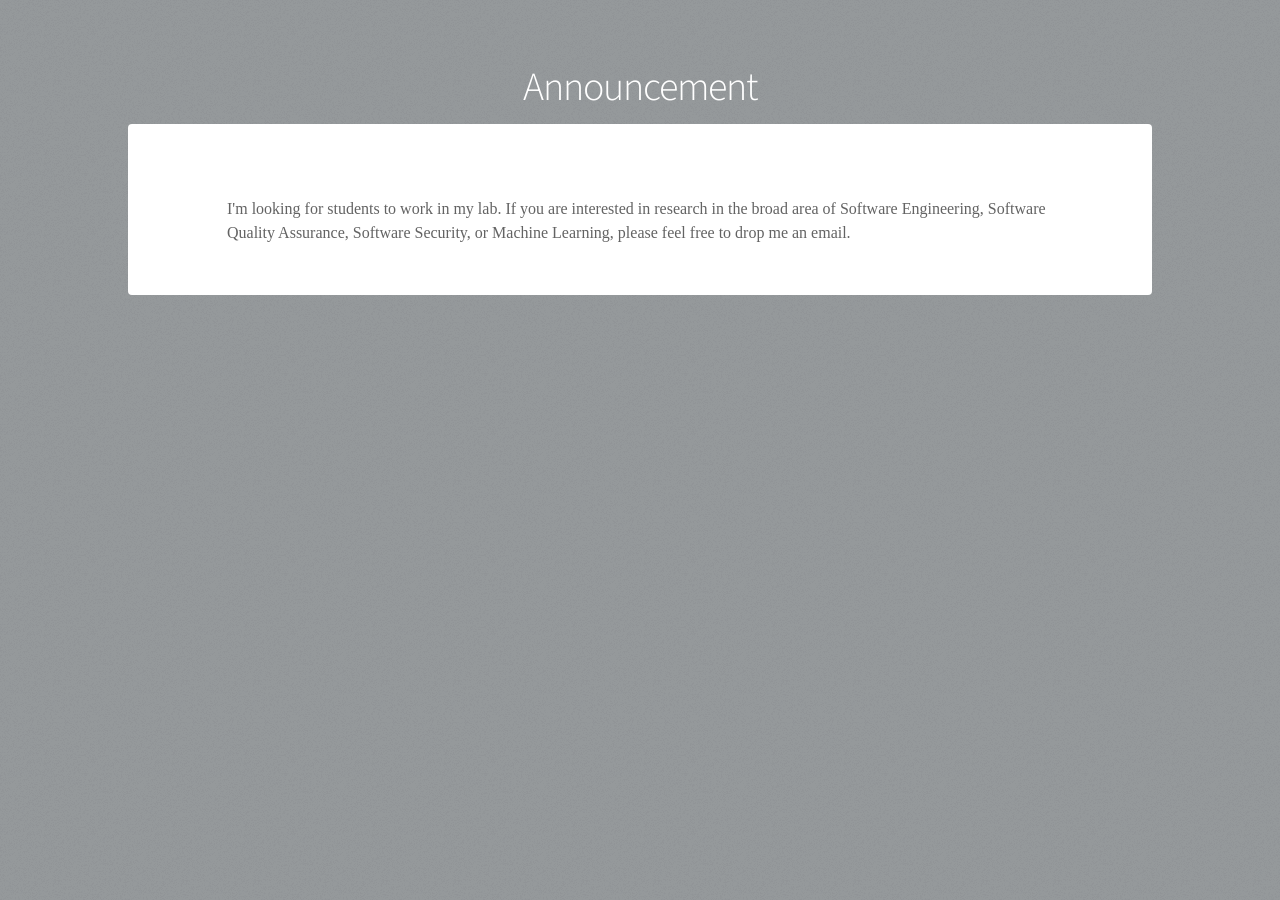
==== announcement.html @ a5c519b6 "Added all files" ====
<!DOCTYPE HTML>
<!--
	Stellar by HTML5 UP
	html5up.net | @ajlkn
	Free for personal and commercial use under the CCA 3.0 license (html5up.net/license)
-->
<html>
	<head>
		<title>Nasir Eisty - Announcement</title>
		<meta charset="utf-8" />
		<meta name="viewport" content="width=device-width, initial-scale=1, user-scalable=no" />
		<link rel="stylesheet" href="assets/css/main.css" />
		<noscript><link rel="stylesheet" href="assets/css/noscript.css" /></noscript>
	</head>
	<body class="is-preload">

		<!-- Wrapper -->
			<div id="wrapper">

				<!-- Header -->
					<header id="header">
						<h1>Announcement</h1>
					</header>

				<!-- Main -->
					<div id="main">

						<!-- Content -->
							<section id="content" class="main">

								<P class="info">I'm looking for students to work in my lab. If you are interested in research in the broad area of Software Engineering, Software Quality Assurance, Software Security, or Machine Learning, please feel free to drop me an email.</p>
							</section>

					</div>

			</div>

		<!-- Scripts -->
			<script src="assets/js/jquery.min.js"></script>
			<script src="assets/js/jquery.scrollex.min.js"></script>
			<script src="assets/js/jquery.scrolly.min.js"></script>
			<script src="assets/js/browser.min.js"></script>
			<script src="assets/js/breakpoints.min.js"></script>
			<script src="assets/js/util.js"></script>
			<script src="assets/js/main.js"></script>

	</body>
</html>
---- assets/css/main.css ----
@import url(fontawesome-all.min.css);
@import 'https://fonts.googleapis.com/css?family=Source+Sans+Pro:300,400';

/*
	Stellar by HTML5 UP
	html5up.net | @ajlkn
	Free for personal and commercial use under the CCA 3.0 license (html5up.net/license)
*/

html, body, div, span, applet, object,
iframe, h1, h2, h3, h4, h5, h6, p, blockquote,
pre, a, abbr, acronym, address, big, cite,
code, del, dfn, em, img, ins, kbd, q, s, samp,
small, strike, strong, sub, sup, tt, var, b,
u, i, center, dl, dt, dd, ol, ul, li, fieldset,
form, label, legend, table, caption, tbody,
tfoot, thead, tr, th, td, article, aside,
canvas, details, embed, figure, figcaption,
footer, header, hgroup, menu, nav, output, ruby,
section, summary, time, mark, audio, video {
	margin: 0;
	padding: 0;
	border: 0;
	font-size: 100%;
	font: inherit;
	vertical-align: baseline;}

article, aside, details, figcaption, figure,
footer, header, hgroup, menu, nav, section {
	display: block;}

body {
	line-height: 1;
}

ol, ul {
	list-style: none;
}

blockquote, q {
	quotes: none;
}

	blockquote:before, blockquote:after, q:before, q:after {
		content: '';
		content: none;
	}

table {
	border-collapse: collapse;
	border-spacing: 0;
}

body {
	-webkit-text-size-adjust: none;
}

mark {
	background-color: transparent;
	color: inherit;
}

input::-moz-focus-inner {
	border: 0;
	padding: 0;
}

input, select, textarea {
	-moz-appearance: none;
	-webkit-appearance: none;
	-ms-appearance: none;
	appearance: none;
}

/* Basic */

	@-ms-viewport {
		width: device-width;
	}

	body {
		-ms-overflow-style: scrollbar;
	}

	@media screen and (max-width: 480px) {

		html, body {
			min-width: 320px;
		}

	}

	html {
		box-sizing: border-box;
	}

	*, *:before, *:after {
		box-sizing: inherit;
	}

	body {
		background-color: #959899;
		background-image: url("images/overlay.png"), -moz-linear-gradient(45deg, #959899 15%, #959899 85%);
		background-image: url("images/overlay.png"), -webkit-linear-gradient(45deg, #959899 15%, #959899 85%);
		background-image: url("images/overlay.png"), -ms-linear-gradient(45deg, #959899 15%, #959899 85%);
		background-image: url("images/overlay.png"), linear-gradient(45deg, #959899 15%, #959899 85%);
	}

		body.is-preload *, body.is-preload *:before, body.is-preload *:after {
			-moz-animation: none !important;
			-webkit-animation: none !important;
			-ms-animation: none !important;
			animation: none !important;
			-moz-transition: none !important;
			-webkit-transition: none !important;
			-ms-transition: none !important;
			transition: none !important;
		}

/* Type */

	body {
		background-color: #1090a7;
		color: rgba(255, 255, 255, 0.65);
	}

	body, input, select, textarea {
		font-family: "Source Sans Pro", Helvetica, sans-serif;
		font-size: 17pt;
		font-weight: 300;
		line-height: 1.65;
	}

		@media screen and (max-width: 1680px) {

			body, input, select, textarea {
				font-size: 14pt;
			}

		}

		@media screen and (max-width: 1280px) {

			body, input, select, textarea {
				font-size: 12pt;
			}

		}

		@media screen and (max-width: 360px) {

			body, input, select, textarea {
				font-size: 11pt;
			}

		}

	a {
		-moz-transition: color 0.2s ease, border-bottom 0.2s ease;
		-webkit-transition: color 0.2s ease, border-bottom 0.2s ease;
		-ms-transition: color 0.2s ease, border-bottom 0.2s ease;
		transition: color 0.2s ease, border-bottom 0.2s ease;
		text-decoration: none;
		border-bottom: dotted 1px;
		color: inherit;
	}

		a:hover {
			border-bottom-color: transparent;
		}

	strong, b {
		font-weight: 400;
	}

	em, i {
		font-style: italic;
	}

	p {
		margin: 0 0 2em 0;
	}

		p.content {
			-moz-columns: 20em 2;
			-webkit-columns: 20em 2;
			-ms-columns: 20em 2;
			columns: 20em 2;
			-moz-column-gap: 2em;
			-webkit-column-gap: 2em;
			-ms-column-gap: 2em;
			column-gap: 2em;
			text-align: justify;
		}

	h1, h2, h3, h4, h5, h6 {
		font-weight: 300;
		line-height: 1.5;
		margin: 0 0 0.7em 0;
		letter-spacing: -0.025em;
	}

		h1 a, h2 a, h3 a, h4 a, h5 a, h6 a {
			color: inherit;
			text-decoration: none;
		}

	h1 {
		font-size: 2.5em;
		line-height: 1.2;
	}

	h2 {
		font-size: 1.5em;
	}

	h3 {
		font-size: 1.25em;
	}

	h4 {
		font-size: 1.1em;
	}

	h5 {
		font-size: 0.9em;
	}

	h6 {
		font-size: 0.7em;
	}

	@media screen and (max-width: 736px) {

		h1 {
			font-size: 2em;
		}

	}

	sub {
		font-size: 0.8em;
		position: relative;
		top: 0.5em;
	}

	sup {
		font-size: 0.8em;
		position: relative;
		top: -0.5em;
	}

	blockquote {
		border-left: solid 4px;
		font-style: italic;
		margin: 0 0 2em 0;
		padding: 0.5em 0 0.5em 2em;
	}

	code {
		border-radius: 8px;
		border: solid 1px;
		font-family: "Courier New", monospace;
		font-size: 0.9em;
		margin: 0 0.25em;
		padding: 0.25em 0.65em;
	}

	pre {
		-webkit-overflow-scrolling: touch;
		font-family: "Courier New", monospace;
		font-size: 0.9em;
		margin: 0 0 2em 0;
	}

		pre code {
			display: block;
			line-height: 1.75;
			padding: 1em 1.5em;
			overflow-x: auto;
		}

	hr {
		border: 0;
		border-bottom: solid 1px;
		margin: 2em 0;
	}

		hr.major {
			margin: 3em 0;
		}

	.align-left {
		text-align: left;
	}

	.align-center {
		text-align: center;
	}

	.align-right {
		text-align: right;
	}

	input, select, textarea {
		color: #ffffff;
	}

	a:hover {
		color: #ffffff;
	}

	strong, b {
		color: #ffffff;
	}

	h1, h2, h3, h4, h5, h6 {
		color: #ffffff;
	}

	blockquote {
		border-left-color: rgba(255, 255, 255, 0.35);
	}

	code {
		background: rgba(255, 255, 255, 0.075);
		border-color: rgba(255, 255, 255, 0.35);
	}

	hr {
		border-bottom-color: rgba(255, 255, 255, 0.35);
	}

/* Row */

	.row {
		display: flex;
		flex-wrap: wrap;
		box-sizing: border-box;
		align-items: stretch;
	}

		.row > * {
			box-sizing: border-box;
		}

		.row.gtr-uniform > * > :last-child {
			margin-bottom: 0;
		}

		.row.aln-left {
			justify-content: flex-start;
		}

		.row.aln-center {
			justify-content: center;
		}

		.row.aln-right {
			justify-content: flex-end;
		}

		.row.aln-top {
			align-items: flex-start;
		}

		.row.aln-middle {
			align-items: center;
		}

		.row.aln-bottom {
			align-items: flex-end;
		}

		.row > .imp {
			order: -1;
		}

		.row > .col-1 {
			width: 8.33333%;
		}

		.row > .off-1 {
			margin-left: 8.33333%;
		}

		.row > .col-2 {
			width: 16.66667%;
		}

		.row > .off-2 {
			margin-left: 16.66667%;
		}

		.row > .col-3 {
			width: 25%;
		}

		.row > .off-3 {
			margin-left: 25%;
		}

		.row > .col-4 {
			width: 33.33333%;
		}

		.row > .off-4 {
			margin-left: 33.33333%;
		}

		.row > .col-5 {
			width: 41.66667%;
		}

		.row > .off-5 {
			margin-left: 41.66667%;
		}

		.row > .col-6 {
			width: 50%;
		}

		.row > .off-6 {
			margin-left: 50%;
		}

		.row > .col-7 {
			width: 58.33333%;
		}

		.row > .off-7 {
			margin-left: 58.33333%;
		}

		.row > .col-8 {
			width: 66.66667%;
		}

		.row > .off-8 {
			margin-left: 66.66667%;
		}

		.row > .col-9 {
			width: 75%;
		}

		.row > .off-9 {
			margin-left: 75%;
		}

		.row > .col-10 {
			width: 83.33333%;
		}

		.row > .off-10 {
			margin-left: 83.33333%;
		}

		.row > .col-11 {
			width: 91.66667%;
		}

		.row > .off-11 {
			margin-left: 91.66667%;
		}

		.row > .col-12 {
			width: 100%;
		}

		.row > .off-12 {
			margin-left: 100%;
		}

		.row.gtr-0 {
			margin-top: 0;
			margin-left: 0em;
		}

			.row.gtr-0 > * {
				padding: 0 0 0 0em;
			}

			.row.gtr-0.gtr-uniform {
				margin-top: 0em;
			}

				.row.gtr-0.gtr-uniform > * {
					padding-top: 0em;
				}

		.row.gtr-25 {
			margin-top: 0;
			margin-left: -0.375em;
		}

			.row.gtr-25 > * {
				padding: 0 0 0 0.375em;
			}

			.row.gtr-25.gtr-uniform {
				margin-top: -0.375em;
			}

				.row.gtr-25.gtr-uniform > * {
					padding-top: 0.375em;
				}

		.row.gtr-50 {
			margin-top: 0;
			margin-left: -0.75em;
		}

			.row.gtr-50 > * {
				padding: 0 0 0 0.75em;
			}

			.row.gtr-50.gtr-uniform {
				margin-top: -0.75em;
			}

				.row.gtr-50.gtr-uniform > * {
					padding-top: 0.75em;
				}

		.row {
			margin-top: 0;
			margin-left: -1.5em;
		}

			.row > * {
				padding: 0 0 0 1.5em;
			}

			.row.gtr-uniform {
				margin-top: -1.5em;
			}

				.row.gtr-uniform > * {
					padding-top: 1.5em;
				}

		.row.gtr-150 {
			margin-top: 0;
			margin-left: -2.25em;
		}

			.row.gtr-150 > * {
				padding: 0 0 0 2.25em;
			}

			.row.gtr-150.gtr-uniform {
				margin-top: -2.25em;
			}

				.row.gtr-150.gtr-uniform > * {
					padding-top: 2.25em;
				}

		.row.gtr-200 {
			margin-top: 0;
			margin-left: -3em;
		}

			.row.gtr-200 > * {
				padding: 0 0 0 3em;
			}

			.row.gtr-200.gtr-uniform {
				margin-top: -3em;
			}

				.row.gtr-200.gtr-uniform > * {
					padding-top: 3em;
				}

		@media screen and (max-width: 1680px) {

			.row {
				display: flex;
				flex-wrap: wrap;
				box-sizing: border-box;
				align-items: stretch;
			}

				.row > * {
					box-sizing: border-box;
				}

				.row.gtr-uniform > * > :last-child {
					margin-bottom: 0;
				}

				.row.aln-left {
					justify-content: flex-start;
				}

				.row.aln-center {
					justify-content: center;
				}

				.row.aln-right {
					justify-content: flex-end;
				}

				.row.aln-top {
					align-items: flex-start;
				}

				.row.aln-middle {
					align-items: center;
				}

				.row.aln-bottom {
					align-items: flex-end;
				}

				.row > .imp-xlarge {
					order: -1;
				}

				.row > .col-1-xlarge {
					width: 8.33333%;
				}

				.row > .off-1-xlarge {
					margin-left: 8.33333%;
				}

				.row > .col-2-xlarge {
					width: 16.66667%;
				}

				.row > .off-2-xlarge {
					margin-left: 16.66667%;
				}

				.row > .col-3-xlarge {
					width: 25%;
				}

				.row > .off-3-xlarge {
					margin-left: 25%;
				}

				.row > .col-4-xlarge {
					width: 33.33333%;
				}

				.row > .off-4-xlarge {
					margin-left: 33.33333%;
				}

				.row > .col-5-xlarge {
					width: 41.66667%;
				}

				.row > .off-5-xlarge {
					margin-left: 41.66667%;
				}

				.row > .col-6-xlarge {
					width: 50%;
				}

				.row > .off-6-xlarge {
					margin-left: 50%;
				}

				.row > .col-7-xlarge {
					width: 58.33333%;
				}

				.row > .off-7-xlarge {
					margin-left: 58.33333%;
				}

				.row > .col-8-xlarge {
					width: 66.66667%;
				}

				.row > .off-8-xlarge {
					margin-left: 66.66667%;
				}

				.row > .col-9-xlarge {
					width: 75%;
				}

				.row > .off-9-xlarge {
					margin-left: 75%;
				}

				.row > .col-10-xlarge {
					width: 83.33333%;
				}

				.row > .off-10-xlarge {
					margin-left: 83.33333%;
				}

				.row > .col-11-xlarge {
					width: 91.66667%;
				}

				.row > .off-11-xlarge {
					margin-left: 91.66667%;
				}

				.row > .col-12-xlarge {
					width: 100%;
				}

				.row > .off-12-xlarge {
					margin-left: 100%;
				}

				.row.gtr-0 {
					margin-top: 0;
					margin-left: 0em;
				}

					.row.gtr-0 > * {
						padding: 0 0 0 0em;
					}

					.row.gtr-0.gtr-uniform {
						margin-top: 0em;
					}

						.row.gtr-0.gtr-uniform > * {
							padding-top: 0em;
						}

				.row.gtr-25 {
					margin-top: 0;
					margin-left: -0.375em;
				}

					.row.gtr-25 > * {
						padding: 0 0 0 0.375em;
					}

					.row.gtr-25.gtr-uniform {
						margin-top: -0.375em;
					}

						.row.gtr-25.gtr-uniform > * {
							padding-top: 0.375em;
						}

				.row.gtr-50 {
					margin-top: 0;
					margin-left: -0.75em;
				}

					.row.gtr-50 > * {
						padding: 0 0 0 0.75em;
					}

					.row.gtr-50.gtr-uniform {
						margin-top: -0.75em;
					}

						.row.gtr-50.gtr-uniform > * {
							padding-top: 0.75em;
						}

				.row {
					margin-top: 0;
					margin-left: -1.5em;
				}

					.row > * {
						padding: 0 0 0 1.5em;
					}

					.row.gtr-uniform {
						margin-top: -1.5em;
					}

						.row.gtr-uniform > * {
							padding-top: 1.5em;
						}

				.row.gtr-150 {
					margin-top: 0;
					margin-left: -2.25em;
				}

					.row.gtr-150 > * {
						padding: 0 0 0 2.25em;
					}

					.row.gtr-150.gtr-uniform {
						margin-top: -2.25em;
					}

						.row.gtr-150.gtr-uniform > * {
							padding-top: 2.25em;
						}

				.row.gtr-200 {
					margin-top: 0;
					margin-left: -3em;
				}

					.row.gtr-200 > * {
						padding: 0 0 0 3em;
					}

					.row.gtr-200.gtr-uniform {
						margin-top: -3em;
					}

						.row.gtr-200.gtr-uniform > * {
							padding-top: 3em;
						}

		}

		@media screen and (max-width: 1280px) {

			.row {
				display: flex;
				flex-wrap: wrap;
				box-sizing: border-box;
				align-items: stretch;
			}

				.row > * {
					box-sizing: border-box;
				}

				.row.gtr-uniform > * > :last-child {
					margin-bottom: 0;
				}

				.row.aln-left {
					justify-content: flex-start;
				}

				.row.aln-center {
					justify-content: center;
				}

				.row.aln-right {
					justify-content: flex-end;
				}

				.row.aln-top {
					align-items: flex-start;
				}

				.row.aln-middle {
					align-items: center;
				}

				.row.aln-bottom {
					align-items: flex-end;
				}

				.row > .imp-large {
					order: -1;
				}

				.row > .col-1-large {
					width: 8.33333%;
				}

				.row > .off-1-large {
					margin-left: 8.33333%;
				}

				.row > .col-2-large {
					width: 16.66667%;
				}

				.row > .off-2-large {
					margin-left: 16.66667%;
				}

				.row > .col-3-large {
					width: 25%;
				}

				.row > .off-3-large {
					margin-left: 25%;
				}

				.row > .col-4-large {
					width: 33.33333%;
				}

				.row > .off-4-large {
					margin-left: 33.33333%;
				}

				.row > .col-5-large {
					width: 41.66667%;
				}

				.row > .off-5-large {
					margin-left: 41.66667%;
				}

				.row > .col-6-large {
					width: 50%;
				}

				.row > .off-6-large {
					margin-left: 50%;
				}

				.row > .col-7-large {
					width: 58.33333%;
				}

				.row > .off-7-large {
					margin-left: 58.33333%;
				}

				.row > .col-8-large {
					width: 66.66667%;
				}

				.row > .off-8-large {
					margin-left: 66.66667%;
				}

				.row > .col-9-large {
					width: 75%;
				}

				.row > .off-9-large {
					margin-left: 75%;
				}

				.row > .col-10-large {
					width: 83.33333%;
				}

				.row > .off-10-large {
					margin-left: 83.33333%;
				}

				.row > .col-11-large {
					width: 91.66667%;
				}

				.row > .off-11-large {
					margin-left: 91.66667%;
				}

				.row > .col-12-large {
					width: 100%;
				}

				.row > .off-12-large {
					margin-left: 100%;
				}

				.row.gtr-0 {
					margin-top: 0;
					margin-left: 0em;
				}

					.row.gtr-0 > * {
						padding: 0 0 0 0em;
					}

					.row.gtr-0.gtr-uniform {
						margin-top: 0em;
					}

						.row.gtr-0.gtr-uniform > * {
							padding-top: 0em;
						}

				.row.gtr-25 {
					margin-top: 0;
					margin-left: -0.375em;
				}

					.row.gtr-25 > * {
						padding: 0 0 0 0.375em;
					}

					.row.gtr-25.gtr-uniform {
						margin-top: -0.375em;
					}

						.row.gtr-25.gtr-uniform > * {
							padding-top: 0.375em;
						}

				.row.gtr-50 {
					margin-top: 0;
					margin-left: -0.75em;
				}

					.row.gtr-50 > * {
						padding: 0 0 0 0.75em;
					}

					.row.gtr-50.gtr-uniform {
						margin-top: -0.75em;
					}

						.row.gtr-50.gtr-uniform > * {
							padding-top: 0.75em;
						}

				.row {
					margin-top: 0;
					margin-left: -1.5em;
				}

					.row > * {
						padding: 0 0 0 1.5em;
					}

					.row.gtr-uniform {
						margin-top: -1.5em;
					}

						.row.gtr-uniform > * {
							padding-top: 1.5em;
						}

				.row.gtr-150 {
					margin-top: 0;
					margin-left: -2.25em;
				}

					.row.gtr-150 > * {
						padding: 0 0 0 2.25em;
					}

					.row.gtr-150.gtr-uniform {
						margin-top: -2.25em;
					}

						.row.gtr-150.gtr-uniform > * {
							padding-top: 2.25em;
						}

				.row.gtr-200 {
					margin-top: 0;
					margin-left: -3em;
				}

					.row.gtr-200 > * {
						padding: 0 0 0 3em;
					}

					.row.gtr-200.gtr-uniform {
						margin-top: -3em;
					}

						.row.gtr-200.gtr-uniform > * {
							padding-top: 3em;
						}

		}

		@media screen and (max-width: 980px) {

			.row {
				display: flex;
				flex-wrap: wrap;
				box-sizing: border-box;
				align-items: stretch;
			}

				.row > * {
					box-sizing: border-box;
				}

				.row.gtr-uniform > * > :last-child {
					margin-bottom: 0;
				}

				.row.aln-left {
					justify-content: flex-start;
				}

				.row.aln-center {
					justify-content: center;
				}

				.row.aln-right {
					justify-content: flex-end;
				}

				.row.aln-top {
					align-items: flex-start;
				}

				.row.aln-middle {
					align-items: center;
				}

				.row.aln-bottom {
					align-items: flex-end;
				}

				.row > .imp-medium {
					order: -1;
				}

				.row > .col-1-medium {
					width: 8.33333%;
				}

				.row > .off-1-medium {
					margin-left: 8.33333%;
				}

				.row > .col-2-medium {
					width: 16.66667%;
				}

				.row > .off-2-medium {
					margin-left: 16.66667%;
				}

				.row > .col-3-medium {
					width: 25%;
				}

				.row > .off-3-medium {
					margin-left: 25%;
				}

				.row > .col-4-medium {
					width: 33.33333%;
				}

				.row > .off-4-medium {
					margin-left: 33.33333%;
				}

				.row > .col-5-medium {
					width: 41.66667%;
				}

				.row > .off-5-medium {
					margin-left: 41.66667%;
				}

				.row > .col-6-medium {
					width: 50%;
				}

				.row > .off-6-medium {
					margin-left: 50%;
				}

				.row > .col-7-medium {
					width: 58.33333%;
				}

				.row > .off-7-medium {
					margin-left: 58.33333%;
				}

				.row > .col-8-medium {
					width: 66.66667%;
				}

				.row > .off-8-medium {
					margin-left: 66.66667%;
				}

				.row > .col-9-medium {
					width: 75%;
				}

				.row > .off-9-medium {
					margin-left: 75%;
				}

				.row > .col-10-medium {
					width: 83.33333%;
				}

				.row > .off-10-medium {
					margin-left: 83.33333%;
				}

				.row > .col-11-medium {
					width: 91.66667%;
				}

				.row > .off-11-medium {
					margin-left: 91.66667%;
				}

				.row > .col-12-medium {
					width: 100%;
				}

				.row > .off-12-medium {
					margin-left: 100%;
				}

				.row.gtr-0 {
					margin-top: 0;
					margin-left: 0em;
				}

					.row.gtr-0 > * {
						padding: 0 0 0 0em;
					}

					.row.gtr-0.gtr-uniform {
						margin-top: 0em;
					}

						.row.gtr-0.gtr-uniform > * {
							padding-top: 0em;
						}

				.row.gtr-25 {
					margin-top: 0;
					margin-left: -0.375em;
				}

					.row.gtr-25 > * {
						padding: 0 0 0 0.375em;
					}

					.row.gtr-25.gtr-uniform {
						margin-top: -0.375em;
					}

						.row.gtr-25.gtr-uniform > * {
							padding-top: 0.375em;
						}

				.row.gtr-50 {
					margin-top: 0;
					margin-left: -0.75em;
				}

					.row.gtr-50 > * {
						padding: 0 0 0 0.75em;
					}

					.row.gtr-50.gtr-uniform {
						margin-top: -0.75em;
					}

						.row.gtr-50.gtr-uniform > * {
							padding-top: 0.75em;
						}

				.row {
					margin-top: 0;
					margin-left: -1.5em;
				}

					.row > * {
						padding: 0 0 0 1.5em;
					}

					.row.gtr-uniform {
						margin-top: -1.5em;
					}

						.row.gtr-uniform > * {
							padding-top: 1.5em;
						}

				.row.gtr-150 {
					margin-top: 0;
					margin-left: -2.25em;
				}

					.row.gtr-150 > * {
						padding: 0 0 0 2.25em;
					}

					.row.gtr-150.gtr-uniform {
						margin-top: -2.25em;
					}

						.row.gtr-150.gtr-uniform > * {
							padding-top: 2.25em;
						}

				.row.gtr-200 {
					margin-top: 0;
					margin-left: -3em;
				}

					.row.gtr-200 > * {
						padding: 0 0 0 3em;
					}

					.row.gtr-200.gtr-uniform {
						margin-top: -3em;
					}

						.row.gtr-200.gtr-uniform > * {
							padding-top: 3em;
						}

		}

		@media screen and (max-width: 736px) {

			.row {
				display: flex;
				flex-wrap: wrap;
				box-sizing: border-box;
				align-items: stretch;
			}

				.row > * {
					box-sizing: border-box;
				}

				.row.gtr-uniform > * > :last-child {
					margin-bottom: 0;
				}

				.row.aln-left {
					justify-content: flex-start;
				}

				.row.aln-center {
					justify-content: center;
				}

				.row.aln-right {
					justify-content: flex-end;
				}

				.row.aln-top {
					align-items: flex-start;
				}

				.row.aln-middle {
					align-items: center;
				}

				.row.aln-bottom {
					align-items: flex-end;
				}

				.row > .imp-small {
					order: -1;
				}

				.row > .col-1-small {
					width: 8.33333%;
				}

				.row > .off-1-small {
					margin-left: 8.33333%;
				}

				.row > .col-2-small {
					width: 16.66667%;
				}

				.row > .off-2-small {
					margin-left: 16.66667%;
				}

				.row > .col-3-small {
					width: 25%;
				}

				.row > .off-3-small {
					margin-left: 25%;
				}

				.row > .col-4-small {
					width: 33.33333%;
				}

				.row > .off-4-small {
					margin-left: 33.33333%;
				}

				.row > .col-5-small {
					width: 41.66667%;
				}

				.row > .off-5-small {
					margin-left: 41.66667%;
				}

				.row > .col-6-small {
					width: 50%;
				}

				.row > .off-6-small {
					margin-left: 50%;
				}

				.row > .col-7-small {
					width: 58.33333%;
				}

				.row > .off-7-small {
					margin-left: 58.33333%;
				}

				.row > .col-8-small {
					width: 66.66667%;
				}

				.row > .off-8-small {
					margin-left: 66.66667%;
				}

				.row > .col-9-small {
					width: 75%;
				}

				.row > .off-9-small {
					margin-left: 75%;
				}

				.row > .col-10-small {
					width: 83.33333%;
				}

				.row > .off-10-small {
					margin-left: 83.33333%;
				}

				.row > .col-11-small {
					width: 91.66667%;
				}

				.row > .off-11-small {
					margin-left: 91.66667%;
				}

				.row > .col-12-small {
					width: 100%;
				}

				.row > .off-12-small {
					margin-left: 100%;
				}

				.row.gtr-0 {
					margin-top: 0;
					margin-left: 0em;
				}

					.row.gtr-0 > * {
						padding: 0 0 0 0em;
					}

					.row.gtr-0.gtr-uniform {
						margin-top: 0em;
					}

						.row.gtr-0.gtr-uniform > * {
							padding-top: 0em;
						}

				.row.gtr-25 {
					margin-top: 0;
					margin-left: -0.25em;
				}

					.row.gtr-25 > * {
						padding: 0 0 0 0.25em;
					}

					.row.gtr-25.gtr-uniform {
						margin-top: -0.25em;
					}

						.row.gtr-25.gtr-uniform > * {
							padding-top: 0.25em;
						}

				.row.gtr-50 {
					margin-top: 0;
					margin-left: -0.5em;
				}

					.row.gtr-50 > * {
						padding: 0 0 0 0.5em;
					}

					.row.gtr-50.gtr-uniform {
						margin-top: -0.5em;
					}

						.row.gtr-50.gtr-uniform > * {
							padding-top: 0.5em;
						}

				.row {
					margin-top: 0;
					margin-left: -1em;
				}

					.row > * {
						padding: 0 0 0 1em;
					}

					.row.gtr-uniform {
						margin-top: -1em;
					}

						.row.gtr-uniform > * {
							padding-top: 1em;
						}

				.row.gtr-150 {
					margin-top: 0;
					margin-left: -1.5em;
				}

					.row.gtr-150 > * {
						padding: 0 0 0 1.5em;
					}

					.row.gtr-150.gtr-uniform {
						margin-top: -1.5em;
					}

						.row.gtr-150.gtr-uniform > * {
							padding-top: 1.5em;
						}

				.row.gtr-200 {
					margin-top: 0;
					margin-left: -2em;
				}

					.row.gtr-200 > * {
						padding: 0 0 0 2em;
					}

					.row.gtr-200.gtr-uniform {
						margin-top: -2em;
					}

						.row.gtr-200.gtr-uniform > * {
							padding-top: 2em;
						}

		}

		@media screen and (max-width: 480px) {

			.row {
				display: flex;
				flex-wrap: wrap;
				box-sizing: border-box;
				align-items: stretch;
			}

				.row > * {
					box-sizing: border-box;
				}

				.row.gtr-uniform > * > :last-child {
					margin-bottom: 0;
				}

				.row.aln-left {
					justify-content: flex-start;
				}

				.row.aln-center {
					justify-content: center;
				}

				.row.aln-right {
					justify-content: flex-end;
				}

				.row.aln-top {
					align-items: flex-start;
				}

				.row.aln-middle {
					align-items: center;
				}

				.row.aln-bottom {
					align-items: flex-end;
				}

				.row > .imp-xsmall {
					order: -1;
				}

				.row > .col-1-xsmall {
					width: 8.33333%;
				}

				.row > .off-1-xsmall {
					margin-left: 8.33333%;
				}

				.row > .col-2-xsmall {
					width: 16.66667%;
				}

				.row > .off-2-xsmall {
					margin-left: 16.66667%;
				}

				.row > .col-3-xsmall {
					width: 25%;
				}

				.row > .off-3-xsmall {
					margin-left: 25%;
				}

				.row > .col-4-xsmall {
					width: 33.33333%;
				}

				.row > .off-4-xsmall {
					margin-left: 33.33333%;
				}

				.row > .col-5-xsmall {
					width: 41.66667%;
				}

				.row > .off-5-xsmall {
					margin-left: 41.66667%;
				}

				.row > .col-6-xsmall {
					width: 50%;
				}

				.row > .off-6-xsmall {
					margin-left: 50%;
				}

				.row > .col-7-xsmall {
					width: 58.33333%;
				}

				.row > .off-7-xsmall {
					margin-left: 58.33333%;
				}

				.row > .col-8-xsmall {
					width: 66.66667%;
				}

				.row > .off-8-xsmall {
					margin-left: 66.66667%;
				}

				.row > .col-9-xsmall {
					width: 75%;
				}

				.row > .off-9-xsmall {
					margin-left: 75%;
				}

				.row > .col-10-xsmall {
					width: 83.33333%;
				}

				.row > .off-10-xsmall {
					margin-left: 83.33333%;
				}

				.row > .col-11-xsmall {
					width: 91.66667%;
				}

				.row > .off-11-xsmall {
					margin-left: 91.66667%;
				}

				.row > .col-12-xsmall {
					width: 100%;
				}

				.row > .off-12-xsmall {
					margin-left: 100%;
				}

				.row.gtr-0 {
					margin-top: 0;
					margin-left: 0em;
				}

					.row.gtr-0 > * {
						padding: 0 0 0 0em;
					}

					.row.gtr-0.gtr-uniform {
						margin-top: 0em;
					}

						.row.gtr-0.gtr-uniform > * {
							padding-top: 0em;
						}

				.row.gtr-25 {
					margin-top: 0;
					margin-left: -0.3125em;
				}

					.row.gtr-25 > * {
						padding: 0 0 0 0.3125em;
					}

					.row.gtr-25.gtr-uniform {
						margin-top: -0.3125em;
					}

						.row.gtr-25.gtr-uniform > * {
							padding-top: 0.3125em;
						}

				.row.gtr-50 {
					margin-top: 0;
					margin-left: -0.625em;
				}

					.row.gtr-50 > * {
						padding: 0 0 0 0.625em;
					}

					.row.gtr-50.gtr-uniform {
						margin-top: -0.625em;
					}

						.row.gtr-50.gtr-uniform > * {
							padding-top: 0.625em;
						}

				.row {
					margin-top: 0;
					margin-left: -1.25em;
				}

					.row > * {
						padding: 0 0 0 1.25em;
					}

					.row.gtr-uniform {
						margin-top: -1.25em;
					}

						.row.gtr-uniform > * {
							padding-top: 1.25em;
						}

				.row.gtr-150 {
					margin-top: 0;
					margin-left: -1.875em;
				}

					.row.gtr-150 > * {
						padding: 0 0 0 1.875em;
					}

					.row.gtr-150.gtr-uniform {
						margin-top: -1.875em;
					}

						.row.gtr-150.gtr-uniform > * {
							padding-top: 1.875em;
						}

				.row.gtr-200 {
					margin-top: 0;
					margin-left: -2.5em;
				}

					.row.gtr-200 > * {
						padding: 0 0 0 2.5em;
					}

					.row.gtr-200.gtr-uniform {
						margin-top: -2.5em;
					}

						.row.gtr-200.gtr-uniform > * {
							padding-top: 2.5em;
						}

		}

/* Box */

	.box {
		border-radius: 8px;
		border: solid;
		margin-bottom: 2em;
		padding: 1.5em;
	}

		.box > :last-child,
		.box > :last-child > :last-child,
		.box > :last-child > :last-child > :last-child {
			margin-bottom: 0;
		}

		.box.alt {
			border: 0;
			border-radius: 0;
			padding: 0;
		}

	.box {
		border-color: rgba(255, 255, 255, 0.35);
	}

/* Button */

	input[type="submit"],
	input[type="reset"],
	input[type="button"],
	button,
	.button {
		-moz-appearance: none;
		-webkit-appearance: none;
		-ms-appearance: none;
		appearance: none;
		-moz-transition: background-color 0.2s ease-in-out, color 0.2s ease-in-out;
		-webkit-transition: background-color 0.2s ease-in-out, color 0.2s ease-in-out;
		-ms-transition: background-color 0.2s ease-in-out, color 0.2s ease-in-out;
		transition: background-color 0.2s ease-in-out, color 0.2s ease-in-out;
		border-radius: 8px;
		border: 0;
		cursor: pointer;
		display: inline-block;
		font-weight: 300;
		height: 2.75em;
		line-height: 2.75em;
		min-width: 9.25em;
		padding: 0 1.5em;
		text-align: center;
		text-decoration: none;
		white-space: nowrap;
	}

		input[type="submit"].icon,
		input[type="reset"].icon,
		input[type="button"].icon,
		button.icon,
		.button.icon {
			padding-left: 1.35em;
		}

			input[type="submit"].icon:before,
			input[type="reset"].icon:before,
			input[type="button"].icon:before,
			button.icon:before,
			.button.icon:before {
				margin-right: 0.5em;
			}

		input[type="submit"].fit,
		input[type="reset"].fit,
		input[type="button"].fit,
		button.fit,
		.button.fit {
			width: 100%;
		}

		input[type="submit"].small,
		input[type="reset"].small,
		input[type="button"].small,
		button.small,
		.button.small {
			font-size: 0.8em;
		}

		input[type="submit"].large,
		input[type="reset"].large,
		input[type="button"].large,
		button.large,
		.button.large {
			font-size: 1.35em;
		}

		input[type="submit"].disabled, input[type="submit"]:disabled,
		input[type="reset"].disabled,
		input[type="reset"]:disabled,
		input[type="button"].disabled,
		input[type="button"]:disabled,
		button.disabled,
		button:disabled,
		.button.disabled,
		.button:disabled {
			pointer-events: none;
			opacity: 0.25;
		}

		@media screen and (max-width: 736px) {

			input[type="submit"],
			input[type="reset"],
			input[type="button"],
			button,
			.button {
				min-width: 0;
			}

		}

	input[type="submit"],
	input[type="reset"],
	input[type="button"],
	button,
	.button {
		background-color: transparent;
		box-shadow: inset 0 0 0 1px rgba(255, 255, 255, 0.35);
		color: #ffffff !important;
	}

		input[type="submit"]:hover,
		input[type="reset"]:hover,
		input[type="button"]:hover,
		button:hover,
		.button:hover {
			background-color: rgba(255, 255, 255, 0.075);
		}

		input[type="submit"]:active,
		input[type="reset"]:active,
		input[type="button"]:active,
		button:active,
		.button:active {
			background-color: rgba(255, 255, 255, 0.2);
		}

		input[type="submit"].icon:before,
		input[type="reset"].icon:before,
		input[type="button"].icon:before,
		button.icon:before,
		.button.icon:before {
			color: rgba(255, 255, 255, 0.5);
		}

		input[type="submit"].primary,
		input[type="reset"].primary,
		input[type="button"].primary,
		button.primary,
		.button.primary {
			background-color: #8cc9f0;
			color: #ffffff !important;
			box-shadow: none;
		}

			input[type="submit"].primary:hover,
			input[type="reset"].primary:hover,
			input[type="button"].primary:hover,
			button.primary:hover,
			.button.primary:hover {
				background-color: #9acff2;
			}

			input[type="submit"].primary:active,
			input[type="reset"].primary:active,
			input[type="button"].primary:active,
			button.primary:active,
			.button.primary:active {
				background-color: #7ec3ee;
			}

			input[type="submit"].primary.icon:before,
			input[type="reset"].primary.icon:before,
			input[type="button"].primary.icon:before,
			button.primary.icon:before,
			.button.primary.icon:before {
				color: #ffffff !important;
			}

/* Form */

	form {
		margin: 0 0 2em 0;
	}

	label {
		display: block;
		font-size: 0.9em;
		font-weight: 400;
		margin: 0 0 1em 0;
	}

	input[type="text"],
	input[type="password"],
	input[type="email"],
	select,
	textarea {
		-moz-appearance: none;
		-webkit-appearance: none;
		-ms-appearance: none;
		appearance: none;
		border-radius: 8px;
		border: solid 1px;
		color: inherit;
		display: block;
		outline: 0;
		padding: 0 1em;
		text-decoration: none;
		width: 100%;
	}

		input[type="text"]:invalid,
		input[type="password"]:invalid,
		input[type="email"]:invalid,
		select:invalid,
		textarea:invalid {
			box-shadow: none;
		}

	select {
		background-size: 1.25rem;
		background-repeat: no-repeat;
		background-position: calc(100% - 1rem) center;
		height: 2.75em;
		padding-right: 2.75em;
		text-overflow: ellipsis;
	}

		select:focus::-ms-value {
			background-color: transparent;
		}

		select::-ms-expand {
			display: none;
		}

	input[type="text"],
	input[type="password"],
	input[type="email"],
	select {
		height: 2.75em;
	}

	textarea {
		padding: 0.75em 1em;
	}

	input[type="checkbox"],
	input[type="radio"] {
		-moz-appearance: none;
		-webkit-appearance: none;
		-ms-appearance: none;
		appearance: none;
		display: block;
		float: left;
		margin-right: -2em;
		opacity: 0;
		width: 1em;
		z-index: -1;
	}

		input[type="checkbox"] + label,
		input[type="radio"] + label {
			text-decoration: none;
			cursor: pointer;
			display: inline-block;
			font-size: 1em;
			font-weight: 300;
			padding-left: 2.4em;
			padding-right: 0.75em;
			position: relative;
		}

			input[type="checkbox"] + label:before,
			input[type="radio"] + label:before {
				-moz-osx-font-smoothing: grayscale;
				-webkit-font-smoothing: antialiased;
				display: inline-block;
				font-style: normal;
				font-variant: normal;
				text-rendering: auto;
				line-height: 1;
				text-transform: none !important;
				font-family: 'Font Awesome 5 Free';
				font-weight: 900;
			}

			input[type="checkbox"] + label:before,
			input[type="radio"] + label:before {
				border-radius: 8px;
				border: solid 1px;
				content: '';
				display: inline-block;
				font-size: 0.8em;
				height: 2.0625em;
				left: 0;
				line-height: 2.0625em;
				position: absolute;
				text-align: center;
				top: 0;
				width: 2.0625em;
			}

		input[type="checkbox"]:checked + label:before,
		input[type="radio"]:checked + label:before {
			content: '\f00c';
		}

	input[type="checkbox"] + label:before {
		border-radius: 8px;
	}

	input[type="radio"] + label:before {
		border-radius: 100%;
	}

	::-webkit-input-placeholder {
		opacity: 1.0;
	}

	:-moz-placeholder {
		opacity: 1.0;
	}

	::-moz-placeholder {
		opacity: 1.0;
	}

	:-ms-input-placeholder {
		opacity: 1.0;
	}

	label {
		color: #ffffff;
	}

	input[type="text"],
	input[type="password"],
	input[type="email"],
	select,
	textarea {
		background-color: rgba(255, 255, 255, 0.075);
		border-color: rgba(255, 255, 255, 0.35);
	}

		input[type="text"]:focus,
		input[type="password"]:focus,
		input[type="email"]:focus,
		select:focus,
		textarea:focus {
			border-color: #8cc9f0;
			box-shadow: 0 0 0 1px #8cc9f0;
		}

	select {
		background-image: url("data:image/svg+xml;charset=utf8,%3Csvg xmlns='http://www.w3.org/2000/svg' width='40' height='40' preserveAspectRatio='none' viewBox='0 0 40 40'%3E%3Cpath d='M9.4,12.3l10.4,10.4l10.4-10.4c0.2-0.2,0.5-0.4,0.9-0.4c0.3,0,0.6,0.1,0.9,0.4l3.3,3.3c0.2,0.2,0.4,0.5,0.4,0.9 c0,0.4-0.1,0.6-0.4,0.9L20.7,31.9c-0.2,0.2-0.5,0.4-0.9,0.4c-0.3,0-0.6-0.1-0.9-0.4L4.3,17.3c-0.2-0.2-0.4-0.5-0.4-0.9 c0-0.4,0.1-0.6,0.4-0.9l3.3-3.3c0.2-0.2,0.5-0.4,0.9-0.4S9.1,12.1,9.4,12.3z' fill='rgba(255, 255, 255, 0.35)' /%3E%3C/svg%3E");
	}

		select option {
			color: #ffffff;
			background: #935d8c;
		}

	input[type="checkbox"] + label,
	input[type="radio"] + label {
		color: rgba(255, 255, 255, 0.65);
	}

		input[type="checkbox"] + label:before,
		input[type="radio"] + label:before {
			background: rgba(255, 255, 255, 0.075);
			border-color: rgba(255, 255, 255, 0.35);
		}

	input[type="checkbox"]:checked + label:before,
	input[type="radio"]:checked + label:before {
		background-color: #ffffff;
		border-color: #ffffff;
		color: #935d8c;
	}

	input[type="checkbox"]:focus + label:before,
	input[type="radio"]:focus + label:before {
		border-color: #8cc9f0;
		box-shadow: 0 0 0 1px #8cc9f0;
	}

	::-webkit-input-placeholder {
		color: rgba(255, 255, 255, 0.5) !important;
	}

	:-moz-placeholder {
		color: rgba(255, 255, 255, 0.5) !important;
	}

	::-moz-placeholder {
		color: rgba(255, 255, 255, 0.5) !important;
	}

	:-ms-input-placeholder {
		color: rgba(255, 255, 255, 0.5) !important;
	}

	.formerize-placeholder {
		color: rgba(255, 255, 255, 0.5) !important;
	}

/* Icon */

	.icon {
		text-decoration: none;
		-moz-transition: background-color 0.2s ease-in-out, color 0.2s ease-in-out;
		-webkit-transition: background-color 0.2s ease-in-out, color 0.2s ease-in-out;
		-ms-transition: background-color 0.2s ease-in-out, color 0.2s ease-in-out;
		transition: background-color 0.2s ease-in-out, color 0.2s ease-in-out;
		border-bottom: none;
		position: relative;
	}

		.icon:before {
			-moz-osx-font-smoothing: grayscale;
			-webkit-font-smoothing: antialiased;
			display: inline-block;
			font-style: normal;
			font-variant: normal;
			text-rendering: auto;
			line-height: 1;
			text-transform: none !important;
			font-family: 'Font Awesome 5 Free';
			font-weight: 400;
		}

		.icon > .label {
			display: none;
		}

		.icon:before {
			line-height: solid;
		}

		.icon.solid:before {
			font-weight: 900;
		}

		.icon.brands:before {
			font-family: 'Font Awesome 5 Brands';
		}

		.icon.major {
			border: solid 1px;
			display: inline-block;
			border-radius: 100%;
			padding: 0.65em;
			margin: 0 0 2em 0;
			cursor: default;
		}

			.icon.major:before {
				display: inline-block;
				font-size: 6.25rem;
				width: 2.25em;
				height: 2.25em;
				line-height: 2.2em;
				border-radius: 100%;
				border: solid 1px;
				text-align: center;
			}

		.icon.alt {
			display: inline-block;
			border: solid 1px;
			border-radius: 100%;
		}

			.icon.alt:before {
				display: block;
				font-size: 1.25em;
				width: 2em;
				height: 2em;
				text-align: center;
				line-height: 2em;
			}

		.icon.style1 {
			color: #efa8b0;
		}

		.icon.style2 {
			color: #c79cc8;
		}

		.icon.style3 {
			color: #a89cc8;
		}

		.icon.style4 {
			color: #9bb2e1;
		}

		.icon.style5 {
			color: #8cc9f0;
		}

		@media screen and (max-width: 1680px) {

			.icon.major:before {
				font-size: 5.5rem;
			}

		}

		@media screen and (max-width: 1280px) {

			.icon.major:before {
				font-size: 4.75rem;
			}

		}

		@media screen and (max-width: 736px) {

			.icon.major {
				margin: 0 0 1.5em 0;
				padding: 0.35em;
			}

				.icon.major:before {
					font-size: 3.5rem;
				}

		}

	.icon.major {
		border-color: rgba(255, 255, 255, 0.35);
	}

		.icon.major:before {
			border-color: rgba(255, 255, 255, 0.35);
		}

	.icon.alt {
		border-color: rgba(255, 255, 255, 0.35);
		color: #ffffff;
	}

		.icon.alt:hover {
			background-color: rgba(255, 255, 255, 0.075);
		}

		.icon.alt:active {
			background-color: rgba(255, 255, 255, 0.2);
		}

/* Image */

	.image {
		border-radius: 8px;
		border: 0;
		display: inline-block;
		position: relative;
	}

		.image img {
			border-radius: 8px;
			display: block;
		}

		.image.left, .image.right {
			max-width: 40%;
		}

			.image.left img, .image.right img {
				width: 100%;
			}

		.image.left {
			float: left;
			margin: 0 1.5em 1em 0;
			top: 0.25em;
		}

		.image.right {
			float: right;
			margin: 0 0 1em 1.5em;
			top: 0.25em;
		}

		.image.fit {
			display: block;
			margin: 0 0 2em 0;
			width: 100%;
		}

			.image.fit img {
				width: 100%;
			}

		.image.main {
			display: block;
			margin: 0 0 3em 0;
			width: 100%;
		}

			.image.main img {
				width: 100%;
			}

/* List */

	ol {
		list-style: decimal;
		margin: 0 0 2em 0;
		padding-left: 1.25em;
	}

		ol li {
			padding-left: 0.25em;
		}

	ul {
		list-style: disc;
		margin: 0 0 2em 0;
		padding-left: 1em;
	}

		ul li {
			padding-left: 0.5em;
		}

		ul.alt {
			list-style: none;
			padding-left: 0;
		}

			ul.alt li {
				border-top: solid 1px;
				padding: 0.5em 0;
			}

				ul.alt li:first-child {
					border-top: 0;
					padding-top: 0;
				}

	dl {
		margin: 0 0 2em 0;
	}

		dl dt {
			display: block;
			font-weight: 400;
			margin: 0 0 1em 0;
		}

		dl dd {
			margin-left: 2em;
		}

		dl.alt dt {
			display: block;
			width: 3em;
			margin: 0;
			clear: left;
			float: left;
		}

		dl.alt dd {
			margin: 0 0 0.85em 5.5em;
		}

		dl.alt:after {
			content: '';
			display: block;
			clear: both;
		}

	ul.alt li {
		border-top-color: rgba(255, 255, 255, 0.35);
	}

	dl dt {
		color: #ffffff;
	}

/* Actions */

	ul.actions {
		display: -moz-flex;
		display: -webkit-flex;
		display: -ms-flex;
		display: flex;
		cursor: default;
		list-style: none;
		margin-left: -1em;
		padding-left: 0;
	}

		ul.actions li {
			padding: 0 0 0 1em;
			vertical-align: middle;
		}

		ul.actions.special {
			-moz-justify-content: center;
			-webkit-justify-content: center;
			-ms-justify-content: center;
			justify-content: center;
			width: 100%;
			margin-left: 0;
		}

			ul.actions.special li:first-child {
				padding-left: 0;
			}

		ul.actions.stacked {
			-moz-flex-direction: column;
			-webkit-flex-direction: column;
			-ms-flex-direction: column;
			flex-direction: column;
			margin-left: 0;
		}

			ul.actions.stacked li {
				padding: 1.3em 0 0 0;
			}

				ul.actions.stacked li:first-child {
					padding-top: 0;
				}

		ul.actions.fit {
			width: calc(100% + 1em);
		}

			ul.actions.fit li {
				-moz-flex-grow: 1;
				-webkit-flex-grow: 1;
				-ms-flex-grow: 1;
				flex-grow: 1;
				-moz-flex-shrink: 1;
				-webkit-flex-shrink: 1;
				-ms-flex-shrink: 1;
				flex-shrink: 1;
				width: 100%;
			}

				ul.actions.fit li > * {
					width: 100%;
				}

			ul.actions.fit.stacked {
				width: 100%;
			}

		@media screen and (max-width: 480px) {

			ul.actions:not(.fixed) {
				-moz-flex-direction: column;
				-webkit-flex-direction: column;
				-ms-flex-direction: column;
				flex-direction: column;
				margin-left: 0;
				width: 100% !important;
			}

				ul.actions:not(.fixed) li {
					-moz-flex-grow: 1;
					-webkit-flex-grow: 1;
					-ms-flex-grow: 1;
					flex-grow: 1;
					-moz-flex-shrink: 1;
					-webkit-flex-shrink: 1;
					-ms-flex-shrink: 1;
					flex-shrink: 1;
					padding: 1em 0 0 0;
					text-align: center;
					width: 100%;
				}

					ul.actions:not(.fixed) li > * {
						width: 100%;
					}

					ul.actions:not(.fixed) li:first-child {
						padding-top: 0;
					}

					ul.actions:not(.fixed) li input[type="submit"],
					ul.actions:not(.fixed) li input[type="reset"],
					ul.actions:not(.fixed) li input[type="button"],
					ul.actions:not(.fixed) li button,
					ul.actions:not(.fixed) li .button {
						width: 100%;
					}

						ul.actions:not(.fixed) li input[type="submit"].icon:before,
						ul.actions:not(.fixed) li input[type="reset"].icon:before,
						ul.actions:not(.fixed) li input[type="button"].icon:before,
						ul.actions:not(.fixed) li button.icon:before,
						ul.actions:not(.fixed) li .button.icon:before {
							margin-left: -0.5rem;
						}

		}

/* Icons */

	ul.icons {
		cursor: default;
		list-style: none;
		padding-left: 0;
	}

		ul.icons li {
			display: inline-block;
			padding: 0 0.65em 0 0;
		}

			ul.icons li:last-child {
				padding-right: 0 !important;
			}

/* Section/Article */

	section.special, article.special {
		text-align: center;
	}

	header.major {
		margin-bottom: 3em;
	}

		header.major h2 {
			font-size: 2em;
		}

			header.major h2:after {
				display: block;
				content: '';
				width: 3.25em;
				height: 2px;
				margin: 0.7em 0 1em 0;
				border-radius: 2px;
			}

				section.special header.major h2:after, article.special header.major h2:after {
					margin-left: auto;
					margin-right: auto;
				}

		header.major p {
			font-size: 1.25em;
			letter-spacing: -0.025em;
		}

		header.major.special {
			text-align: center;
		}

			header.major.special h2:after {
				margin-left: auto;
				margin-right: auto;
			}

	footer.major {
		margin-top: 3em;
	}

	@media screen and (max-width: 736px) {

		header.major {
			margin-bottom: 0;
		}

			header.major h2 {
				font-size: 1.5em;
			}

			header.major p {
				font-size: 1em;
				letter-spacing: 0;
			}

				header.major p br {
					display: none;
				}

		footer.major {
			margin-top: 0;
		}

	}

	header.major h2:after {
		background-color: rgba(255, 255, 255, 0.35);
	}

/* Table */

	.table-wrapper {
		-webkit-overflow-scrolling: touch;
		overflow-x: auto;
	}

	table {
		margin: 0 0 2em 0;
		width: 100%;
	}

		table tbody tr {
			border: solid 1px;
			border-left: 0;
			border-right: 0;
		}

		table td {
			padding: 0.75em 0.75em;
		}

		table th {
			font-size: 0.9em;
			font-weight: 400;
			padding: 0 0.75em 0.75em 0.75em;
			text-align: left;
		}

		table thead {
			border-bottom: solid 2px;
		}

		table tfoot {
			border-top: solid 2px;
		}

		table.alt {
			border-collapse: separate;
		}

			table.alt tbody tr td {
				border: solid 1px;
				border-left-width: 0;
				border-top-width: 0;
			}

				table.alt tbody tr td:first-child {
					border-left-width: 1px;
				}

			table.alt tbody tr:first-child td {
				border-top-width: 1px;
			}

			table.alt thead {
				border-bottom: 0;
			}

			table.alt tfoot {
				border-top: 0;
			}

	table tbody tr {
		border-color: rgba(255, 255, 255, 0.35);
	}

		table tbody tr:nth-child(2n + 1) {
			background-color: rgba(255, 255, 255, 0.075);
		}

	table th {
		color: #ffffff;
	}

	table thead {
		border-bottom-color: rgba(255, 255, 255, 0.35);
	}

	table tfoot {
		border-top-color: rgba(255, 255, 255, 0.35);
	}

	table.alt tbody tr td {
		border-color: rgba(255, 255, 255, 0.35);
	}

/* Features */

	.features {
		display: -moz-flex;
		display: -webkit-flex;
		display: -ms-flex;
		display: flex;
		-moz-flex-wrap: wrap;
		-webkit-flex-wrap: wrap;
		-ms-flex-wrap: wrap;
		flex-wrap: wrap;
		-moz-justify-content: center;
		-webkit-justify-content: center;
		-ms-justify-content: center;
		justify-content: center;
		width: calc(100% + 2em);
		margin: 0 0 3em -2em;
		padding: 0;
		list-style: none;
	}

		.features li {
			width: calc(33.33333% - 2em);
			margin-left: 2em;
			margin-top: 3em;
			padding: 0;
		}

			.features li:nth-child(1), .features li:nth-child(2), .features li:nth-child(3) {
				margin-top: 0;
			}

			.features li > :last-child {
				margin-bottom: 0;
			}

		@media screen and (max-width: 980px) {

			.features li {
				width: calc(50% - 2em);
			}

				.features li:nth-child(3) {
					margin-top: 3em;
				}

		}

		@media screen and (max-width: 736px) {

			.features {
				width: 100%;
				margin: 0 0 2em 0;
			}

				.features li {
					width: 100%;
					margin-left: 0;
					margin-top: 2em;
				}

					.features li:nth-child(2), .features li:nth-child(3) {
						margin-top: 2em;
					}

		}

/* Statistics */

	.statistics {
		display: -moz-flex;
		display: -webkit-flex;
		display: -ms-flex;
		display: flex;
		width: 100%;
		margin: 0 0 3em 0;
		padding: 0;
		list-style: none;
		cursor: default;
	}

		.statistics li {
			-moz-flex: 1;
			-webkit-flex: 1;
			-ms-flex: 1;
			flex: 1;
			padding: 1.5em;
			color: #ffffff;
			text-align: center;
		}

			.statistics li.style1 {
				background-color: #efa8b0;
			}

			.statistics li.style2 {
				background-color: #c79cc8;
			}

			.statistics li.style3 {
				background-color: #a89cc8;
			}

			.statistics li.style4 {
				background-color: #9bb2e1;
			}

			.statistics li.style5 {
				background-color: #8cc9f0;
			}

			.statistics li strong, .statistics li b {
				display: block;
				font-size: 2em;
				line-height: 1.1;
				color: inherit !important;
				font-weight: 300;
				letter-spacing: -0.025em;
			}

			.statistics li:first-child {
				border-top-left-radius: 8px;
				border-bottom-left-radius: 8px;
			}

			.statistics li:last-child {
				border-top-right-radius: 8px;
				border-bottom-right-radius: 8px;
			}

			.statistics li .icon {
				display: inline-block;
			}

				.statistics li .icon:before {
					font-size: 2.75rem;
					line-height: 1.3;
				}

		@media screen and (max-width: 980px) {

			.statistics li strong, .statistics li b {
				font-size: 1.5em;
			}

		}

		@media screen and (max-width: 736px) {

			.statistics {
				display: block;
				width: 20em;
				max-width: 100%;
				margin: 0 auto 2em auto;
			}

				.statistics li:first-child {
					border-bottom-left-radius: 0;
					border-top-right-radius: 8px;
				}

				.statistics li:last-child {
					border-top-right-radius: 0;
					border-bottom-left-radius: 8px;
				}

				.statistics li .icon:before {
					font-size: 3.75rem;
				}

				.statistics li strong, .statistics li b {
					font-size: 2.5em;
				}

		}

/* Spotlight */

	.spotlight {
		display: -moz-flex;
		display: -webkit-flex;
		display: -ms-flex;
		display: flex;
		-moz-align-items: center;
		-webkit-align-items: center;
		-ms-align-items: center;
		align-items: center;
		margin: 0 0 2em 0;
	}

		.spotlight .content {
			-moz-flex: 1;
			-webkit-flex: 1;
			-ms-flex: 1;
			flex: 1;
		}

			.spotlight .content > :last-child {
				margin-bottom: 0;
			}

			.spotlight .content header.major {
				margin: 0 0 2em 0;
			}

		.spotlight .image {
			display: inline-block;
			margin-left: 4em;
			padding: 0.65em;
			border-radius: 100%;
			border: solid 1px;
		}

			.spotlight .image img {
				display: block;
				border-radius: 100%;
				width: 16em;
			}

		@media screen and (max-width: 980px) {

			.spotlight {
				-moz-flex-direction: column-reverse;
				-webkit-flex-direction: column-reverse;
				-ms-flex-direction: column-reverse;
				flex-direction: column-reverse;
				text-align: center;
			}

				.spotlight .content {
					-moz-flex: 0 1 auto;
					-webkit-flex: 0 1 auto;
					-ms-flex: 0 1 auto;
					flex: 0 1 auto;
					width: 100%;
				}

					.spotlight .content header.major h2:after {
						margin-left: auto;
						margin-right: auto;
					}

					.spotlight .content .actions {
						-moz-justify-content: center;
						-webkit-justify-content: center;
						-ms-justify-content: center;
						justify-content: center;
						width: calc(100% + 1em);
					}

				.spotlight .image {
					-moz-flex: 0 1 auto;
					-webkit-flex: 0 1 auto;
					-ms-flex: 0 1 auto;
					flex: 0 1 auto;
					margin-left: 0;
					margin-bottom: 2em;
				}

		}

		@media screen and (max-width: 736px) {

			.spotlight .image {
				padding: 0.35em;
			}

				.spotlight .image img {
					width: 12em;
				}

		}

	.spotlight .image {
		border-color: rgba(255, 255, 255, 0.35);
	}

/* Header */

	#header {
		padding: 5em 5em 1em 5em ;
		text-align: center;
	}

		#header h1 {
			margin: 0 0 0.25em 0;
		}

		#header p {
			font-size: 1.25em;
			letter-spacing: -0.025em;
		}

		#header.alt {
			padding: 7em 5em 4em 5em ;
		}

			#header.alt h1 {
				font-size: 3.25em;
			}

			#header.alt > * {
				-moz-transition: opacity 3s ease;
				-webkit-transition: opacity 3s ease;
				-ms-transition: opacity 3s ease;
				transition: opacity 3s ease;
				-moz-transition-delay: 0.5s;
				-webkit-transition-delay: 0.5s;
				-ms-transition-delay: 0.5s;
				transition-delay: 0.5s;
				opacity: 1;
			}

			#header.alt .logo {
				-moz-transition: opacity 1.25s ease, -moz-transform 0.5s ease;
				-webkit-transition: opacity 1.25s ease, -webkit-transform 0.5s ease;
				-ms-transition: opacity 1.25s ease, -ms-transform 0.5s ease;
				transition: opacity 1.25s ease, transform 0.5s ease;
				-moz-transition-delay: 0s;
				-webkit-transition-delay: 0s;
				-ms-transition-delay: 0s;
				transition-delay: 0s;
				display: block;
				margin: 0 0 1.5em 0;
			}

				#header.alt .logo img {
					display: block;
					margin: 0 auto;
					max-width: 75%;
				}

		@media screen and (max-width: 1280px) {

			#header {
				padding: 4em 4em 0.1em 4em ;
			}

				#header.alt {
					padding: 6em 4em 3em 4em ;
				}

		}

		@media screen and (max-width: 980px) {

			#header {
				padding: 4em 3em 0.1em 3em ;
			}

				#header.alt {
					padding: 5em 3em 2em 3em ;
				}

		}

		@media screen and (max-width: 736px) {

			#header {
				padding: 3em 2em 0.1em 2em ;
			}

				#header p {
					font-size: 1em;
					letter-spacing: 0;
				}

					#header p br {
						display: none;
					}

				#header.alt {
					padding: 4em 2em 1em 2em ;
				}

					#header.alt h1 {
						font-size: 2.5em;
					}

		}

		@media screen and (max-width: 480px) {

			#header {
				padding: 3em 1.5em 0.1em 1.5em ;
			}

				#header.alt {
					padding: 4em 1.5em 1em 1.5em ;
				}

		}

		@media screen and (max-width: 360px) {

			#header {
				padding: 2.5em 1em 0.1em 1em ;
			}

				#header.alt {
					padding: 3.5em 1em 0.5em 1em ;
				}

		}

		body.is-preload #header.alt > * {
			opacity: 0;
		}

		body.is-preload #header.alt .logo {
			-moz-transform: scale(0.8) rotate(-30deg);
			-webkit-transform: scale(0.8) rotate(-30deg);
			-ms-transform: scale(0.8) rotate(-30deg);
			transform: scale(0.8) rotate(-30deg);
		}

/* Nav */

	#nav {
		-moz-transition: background-color 0.2s ease, border-top-left-radius 0.2s ease, border-top-right-radius 0.2s ease, padding 0.2s ease;
		-webkit-transition: background-color 0.2s ease, border-top-left-radius 0.2s ease, border-top-right-radius 0.2s ease, padding 0.2s ease;
		-ms-transition: background-color 0.2s ease, border-top-left-radius 0.2s ease, border-top-right-radius 0.2s ease, padding 0.2s ease;
		transition: background-color 0.2s ease, border-top-left-radius 0.2s ease, border-top-right-radius 0.2s ease, padding 0.2s ease;
		background-color: #ffffff;
		color: #636363;
		position: absolute;
		width: 64em;
		max-width: calc(100% - 4em);
		padding: 1em;
		background-color: #dbd6d6;
		border-top-left-radius: 0.25em;
		border-top-right-radius: 0.25em;
		cursor: default;
		text-align: center;
	}

		#nav input, #nav select, #nav textarea {
			color: #636363;
		}

		#nav a:hover {
			color: #636363;
		}

		#nav strong, #nav b {
			color: #636363;
		}

		#nav h1, #nav h2, #nav h3, #nav h4, #nav h5, #nav h6 {
			color: #636363;
		}

		#nav blockquote {
			border-left-color: #dddddd;
		}

		#nav code {
			background: rgba(222, 222, 222, 0.25);
			border-color: #dddddd;
		}

		#nav hr {
			border-bottom-color: #dddddd;
		}

		#nav + #main {
			padding-top: 4.25em;
		}

		#nav ul {
			margin: 0;
			padding: 0;
			list-style: none;
		}

			#nav ul li {
				-moz-transition: margin 0.2s ease;
				-webkit-transition: margin 0.2s ease;
				-ms-transition: margin 0.2s ease;
				transition: margin 0.2s ease;
				display: inline-block;
				margin: 0 0.35em;
				padding: 0;
				vertical-align: middle;
			}

				#nav ul li a {
					-moz-transition: font-size 0.2s ease;
					-webkit-transition: font-size 0.2s ease;
					-ms-transition: font-size 0.2s ease;
					transition: font-size 0.2s ease;
					display: inline-block;
					height: 2.25em;
					line-height: 2.25em;
					padding: 0 1.25em;
					border: 0;
					border-radius: 8px;
					box-shadow: inset 0 0 0 1px transparent;
				}

					#nav ul li a:hover {
						background-color: rgba(222, 222, 222, 0.25);
					}

					#nav ul li a.active {
						background-color: #ffffff;
						box-shadow: none;
					}

		#nav.alt {
			position: fixed;
			top: 0;
			padding: 0.5em 1em;
			background-color: #dbd6d6
			border-top-left-radius: 0;
			border-top-right-radius: 0;
			z-index: 10000;
		}

			#nav.alt ul li {
				margin: 0 0.175em;
			}

				#nav.alt ul li a {
					font-size: 0.9em;
				}

		@media screen and (max-width: 736px) {

			#nav {
				display: none;
			}

				#nav + #main {
					padding-top: 0;
				}

		}

/* Main */

	#main {
		background-color: #ffffff;
		color: #636363;
		border-radius: 0.25em;
	}

		#main input, #main select, #main textarea {
			color: #636363;
		}

		#main a:hover {
			color: #636363;
		}

		#main strong, #main b {
			color: #636363;
		}

		#main h1, #main h2, #main h3, #main h4, #main h5, #main h6 {
			color: #636363;
		}

		#main blockquote {
			border-left-color: #dddddd;
		}

		#main code {
			background: rgba(222, 222, 222, 0.25);
			border-color: #dddddd;
		}

		#main hr {
			border-bottom-color: #dddddd;
		}

		#main .box {
			border-color: #dddddd;
		}

		#main input[type="submit"],
		#main input[type="reset"],
		#main input[type="button"],
		#main button,
		#main .button {
			background-color: transparent;
			box-shadow: inset 0 0 0 1px #dddddd;
			color: #636363 !important;
		}

			#main input[type="submit"]:hover,
			#main input[type="reset"]:hover,
			#main input[type="button"]:hover,
			#main button:hover,
			#main .button:hover {
				background-color: rgba(222, 222, 222, 0.25);
			}

			#main input[type="submit"]:active,
			#main input[type="reset"]:active,
			#main input[type="button"]:active,
			#main button:active,
			#main .button:active {
				background-color: rgba(222, 222, 222, 0.5);
			}

			#main input[type="submit"].icon:before,
			#main input[type="reset"].icon:before,
			#main input[type="button"].icon:before,
			#main button.icon:before,
			#main .button.icon:before {
				color: rgba(99, 99, 99, 0.25);
			}

			#main input[type="submit"].primary,
			#main input[type="reset"].primary,
			#main input[type="button"].primary,
			#main button.primary,
			#main .button.primary {
				background-color: #8cc9f0;
				color: #ffffff !important;
				box-shadow: none;
			}

				#main input[type="submit"].primary:hover,
				#main input[type="reset"].primary:hover,
				#main input[type="button"].primary:hover,
				#main button.primary:hover,
				#main .button.primary:hover {
					background-color: #9acff2;
				}

				#main input[type="submit"].primary:active,
				#main input[type="reset"].primary:active,
				#main input[type="button"].primary:active,
				#main button.primary:active,
				#main .button.primary:active {
					background-color: #7ec3ee;
				}

				#main input[type="submit"].primary.icon:before,
				#main input[type="reset"].primary.icon:before,
				#main input[type="button"].primary.icon:before,
				#main button.primary.icon:before,
				#main .button.primary.icon:before {
					color: #ffffff !important;
				}

		#main label {
			color: #636363;
		}

		#main input[type="text"],
		#main input[type="password"],
		#main input[type="email"],
		#main select,
		#main textarea {
			background-color: rgba(222, 222, 222, 0.25);
			border-color: #dddddd;
		}

			#main input[type="text"]:focus,
			#main input[type="password"]:focus,
			#main input[type="email"]:focus,
			#main select:focus,
			#main textarea:focus {
				border-color: #8cc9f0;
				box-shadow: 0 0 0 1px #8cc9f0;
			}

		#main select {
			background-image: url("data:image/svg+xml;charset=utf8,%3Csvg xmlns='http://www.w3.org/2000/svg' width='40' height='40' preserveAspectRatio='none' viewBox='0 0 40 40'%3E%3Cpath d='M9.4,12.3l10.4,10.4l10.4-10.4c0.2-0.2,0.5-0.4,0.9-0.4c0.3,0,0.6,0.1,0.9,0.4l3.3,3.3c0.2,0.2,0.4,0.5,0.4,0.9 c0,0.4-0.1,0.6-0.4,0.9L20.7,31.9c-0.2,0.2-0.5,0.4-0.9,0.4c-0.3,0-0.6-0.1-0.9-0.4L4.3,17.3c-0.2-0.2-0.4-0.5-0.4-0.9 c0-0.4,0.1-0.6,0.4-0.9l3.3-3.3c0.2-0.2,0.5-0.4,0.9-0.4S9.1,12.1,9.4,12.3z' fill='%23dddddd' /%3E%3C/svg%3E");
		}

			#main select option {
				color: #636363;
				background: #ffffff;
			}

		#main input[type="checkbox"] + label,
		#main input[type="radio"] + label {
			color: #636363;
		}

			#main input[type="checkbox"] + label:before,
			#main input[type="radio"] + label:before {
				background: rgba(222, 222, 222, 0.25);
				border-color: #dddddd;
			}

		#main input[type="checkbox"]:checked + label:before,
		#main input[type="radio"]:checked + label:before {
			background-color: #636363;
			border-color: #636363;
			color: #ffffff;
		}

		#main input[type="checkbox"]:focus + label:before,
		#main input[type="radio"]:focus + label:before {
			border-color: #8cc9f0;
			box-shadow: 0 0 0 1px #8cc9f0;
		}

		#main ::-webkit-input-placeholder {
			color: rgba(99, 99, 99, 0.25) !important;
		}

		#main :-moz-placeholder {
			color: rgba(99, 99, 99, 0.25) !important;
		}

		#main ::-moz-placeholder {
			color: rgba(99, 99, 99, 0.25) !important;
		}

		#main :-ms-input-placeholder {
			color: rgba(99, 99, 99, 0.25) !important;
		}

		#main .formerize-placeholder {
			color: rgba(99, 99, 99, 0.25) !important;
		}

		#main .icon.major {
			border-color: #dddddd;
		}

			#main .icon.major:before {
				border-color: #dddddd;
			}

		#main .icon.alt {
			border-color: #dddddd;
			color: #636363;
		}

			#main .icon.alt:hover {
				background-color: rgba(222, 222, 222, 0.25);
			}

			#main .icon.alt:active {
				background-color: rgba(222, 222, 222, 0.5);
			}

		#main ul.alt li {
			border-top-color: #dddddd;
		}

		#main dl dt {
			color: #636363;
		}

		#main header.major h2:after {
			background-color: #dddddd;
			background-image: -moz-linear-gradient(90deg, #efa8b0, #a89cc8, #8cc9f0);
			background-image: -webkit-linear-gradient(90deg, #efa8b0, #a89cc8, #8cc9f0);
			background-image: -ms-linear-gradient(90deg, #efa8b0, #a89cc8, #8cc9f0);
			background-image: linear-gradient(90deg, #efa8b0, #a89cc8, #8cc9f0);
		}

		#main table tbody tr {
			border-color: #dddddd;
		}

			#main table tbody tr:nth-child(2n + 1) {
				background-color: rgba(222, 222, 222, 0.25);
			}

		#main table th {
			color: #636363;
		}

		#main table thead {
			border-bottom-color: #dddddd;
		}

		#main table tfoot {
			border-top-color: #dddddd;
		}

		#main table.alt tbody tr td {
			border-color: #dddddd;
		}

		#main .spotlight .image {
			border-color: #dddddd;
		}

		#main > .main {
			padding: 5em 5em 3em 5em ;
			border-top: solid 1px #dddddd;
		}

			#main > .main:first-child {
				border-top: 0;
			}

			#main > .main > .image.main:first-child {
				margin: -5em 0 5em -5em;
				width: calc(100% + 10em);
				border-top-right-radius: 0.25em;
				border-top-left-radius: 0.25em;
				border-bottom-right-radius: 0;
				border-bottom-left-radius: 0;
			}

				#main > .main > .image.main:first-child img {
					border-top-right-radius: 0.25em;
					border-top-left-radius: 0.25em;
					border-bottom-right-radius: 0;
					border-bottom-left-radius: 0;
				}

		@media screen and (max-width: 1280px) {

			#main > .main {
				padding: 4em 4em 2em 4em ;
			}

				#main > .main > .image.main:first-child {
					margin: -4em 0 4em -4em;
					width: calc(100% + 8em);
				}

		}

		@media screen and (max-width: 980px) {

			#main > .main {
				padding: 4em 3em 2em 3em ;
			}

				#main > .main > .image.main:first-child {
					margin: -4em 0 4em -3em;
					width: calc(100% + 6em);
				}

		}

		@media screen and (max-width: 736px) {

			#main > .main {
				padding: 3em 2em 1em 2em ;
			}

				#main > .main > .image.main:first-child {
					margin: -3em 0 2em -2em;
					width: calc(100% + 4em);
				}

		}

		@media screen and (max-width: 480px) {

			#main > .main {
				padding: 3em 1.5em 1em 1.5em ;
			}

				#main > .main > .image.main:first-child {
					margin: -3em 0 1.5em -1.5em;
					width: calc(100% + 3em);
				}

		}

		@media screen and (max-width: 360px) {

			#main {
				border-radius: 0;
			}

				#main > .main {
					padding: 2.5em 1em 0.5em 1em ;
				}

					#main > .main > .image.main:first-child {
						margin: -2.5em 0 1.5em -1em;
						width: calc(100% + 2em);
						border-radius: 0;
					}

						#main > .main > .image.main:first-child img {
							border-radius: 0;
						}

		}

/* Footer */

	#footer {
		display: -moz-flex;
		display: -webkit-flex;
		display: -ms-flex;
		display: flex;
		-moz-flex-wrap: wrap;
		-webkit-flex-wrap: wrap;
		-ms-flex-wrap: wrap;
		flex-wrap: wrap;
		padding: 5em 5em 3em 5em ;
		width: calc(100% + 2em);
		margin: 0 0 3em -2em;
	}

		#footer > * {
			width: calc(50% - 2em);
			margin-left: 2em;
		}

		#footer .copyright {
			width: 100%;
			margin: 2.5em 0 2em 0;
			font-size: 0.8em;
			text-align: center;
		}

		@media screen and (max-width: 1280px) {

			#footer {
				padding: 4em 4em 2em 4em ;
			}

		}

		@media screen and (max-width: 980px) {

			#footer {
				padding: 4em 3em 2em 3em ;
				display: block;
				margin: 0 0 3em 0;
				width: 100%;
			}

				#footer > * {
					width: 100%;
					margin-left: 0;
					margin-bottom: 3em;
				}

				#footer .copyright {
					text-align: left;
				}

		}

		@media screen and (max-width: 736px) {

			#footer {
				padding: 3em 2em 1em 2em ;
			}

		}

		@media screen and (max-width: 480px) {

			#footer {
				padding: 3em 1.5em 1em 1.5em ;
			}

		}

		@media screen and (max-width: 480px) {

			#footer {
				padding: 2.5em 1em 0.5em 1em ;
			}

		}

/* Wrapper */

	#wrapper {
		width: 64em;
		max-width: calc(100% - 4em);
		margin: 0 auto;
	}

		@media screen and (max-width: 480px) {

			#wrapper {
				max-width: calc(100% - 2em);
			}

		}

		@media screen and (max-width: 360px) {

			#wrapper {
				max-width: 100%;
			}

		}
		.info {
			font: 16px/24px Open Sans;
			color: #636363;
			margin-bottom: 18px;
			margin-top: 9px;
			margin-left: 35px;
		}
---- assets/css/noscript.css ----
/*
	Stellar by HTML5 UP
	html5up.net | @ajlkn
	Free for personal and commercial use under the CCA 3.0 license (html5up.net/license)
*/

/* Header */

	body.is-preload #header.alt > * {
		opacity: 1;
	}

	body.is-preload #header.alt .logo {
		-moz-transform: none;
		-webkit-transform: none;
		-ms-transform: none;
		transform: none;
	}
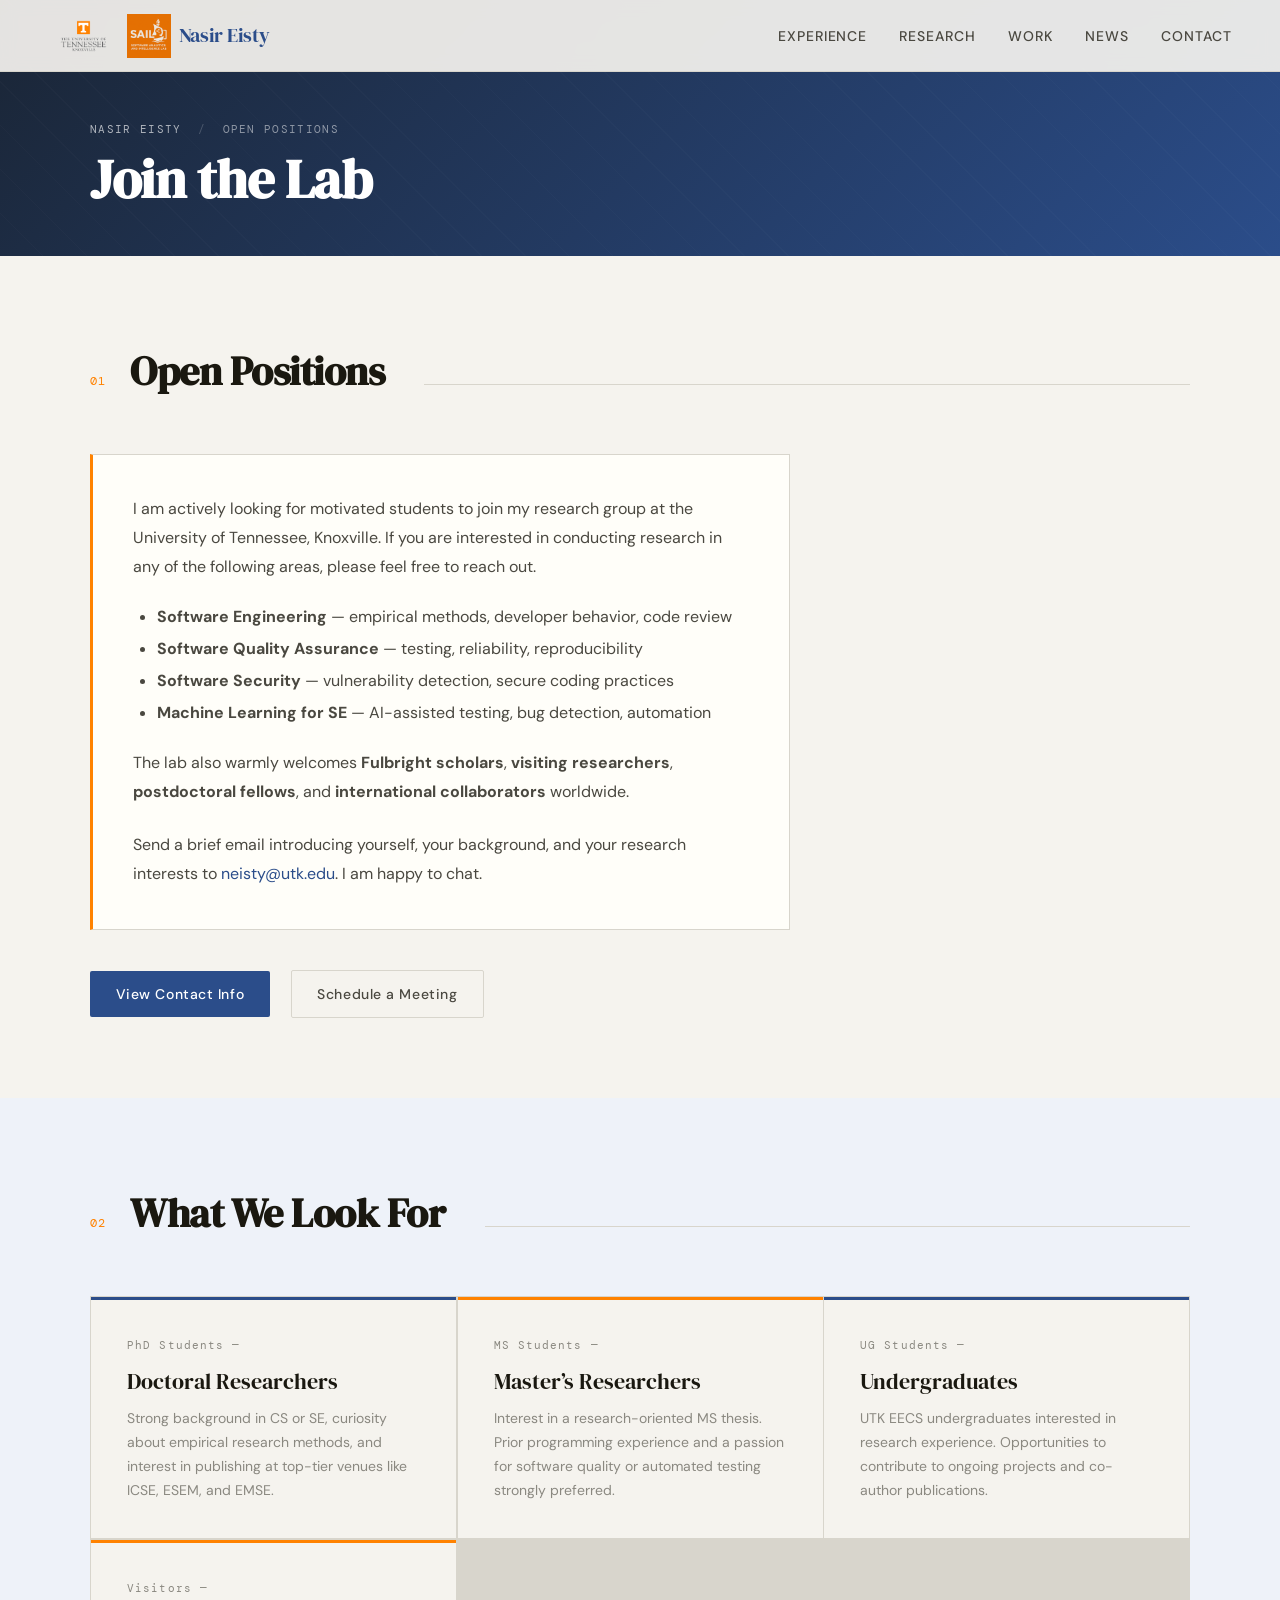
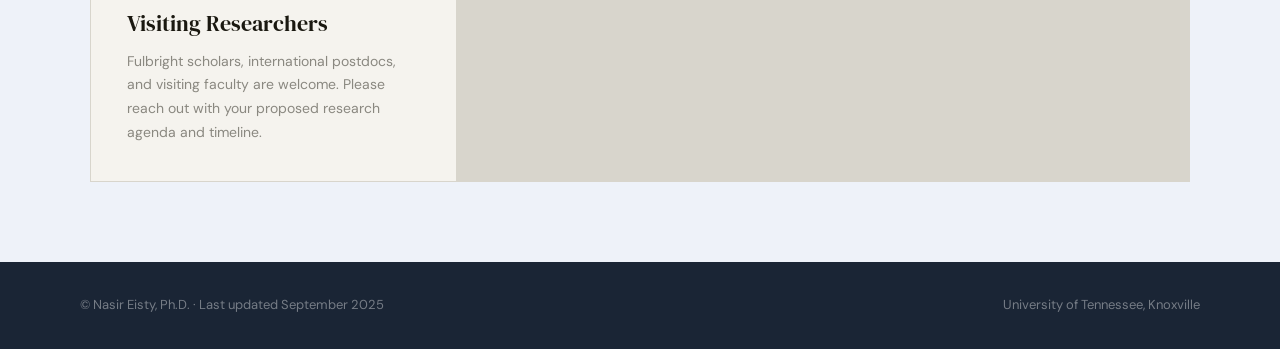
==== commit 3f2f362c: "Complete redesign to the new template" ====
--- a/announcement.html
+++ b/announcement.html
@@ -1,48 +1,127 @@
-<!DOCTYPE HTML>
-<!--
-	Stellar by HTML5 UP
-	html5up.net | @ajlkn
-	Free for personal and commercial use under the CCA 3.0 license (html5up.net/license)
--->
-<html>
-	<head>
-		<title>Nasir Eisty - Announcement</title>
-		<meta charset="utf-8" />
-		<meta name="viewport" content="width=device-width, initial-scale=1, user-scalable=no" />
-		<link rel="stylesheet" href="assets/css/main.css" />
-		<noscript><link rel="stylesheet" href="assets/css/noscript.css" /></noscript>
-	</head>
-	<body class="is-preload">
-
-		<!-- Wrapper -->
-			<div id="wrapper">
-
-				<!-- Header -->
-					<header id="header">
-						<h1>Announcement</h1>
-					</header>
-
-				<!-- Main -->
-					<div id="main">
-
-						<!-- Content -->
-							<section id="content" class="main">
-
-								<P class="info">I'm looking for students to work in my lab. If you are interested in research in the broad area of Software Engineering, Software Quality Assurance, Software Security, or Machine Learning, please feel free to drop me an email.</p>
-							</section>
-
-					</div>
-
-			</div>
-
-		<!-- Scripts -->
-			<script src="assets/js/jquery.min.js"></script>
-			<script src="assets/js/jquery.scrollex.min.js"></script>
-			<script src="assets/js/jquery.scrolly.min.js"></script>
-			<script src="assets/js/browser.min.js"></script>
-			<script src="assets/js/breakpoints.min.js"></script>
-			<script src="assets/js/util.js"></script>
-			<script src="assets/js/main.js"></script>
-
-	</body>
-</html>+<!DOCTYPE HTML>
+<html lang="en">
+<head>
+  <meta charset="utf-8" />
+  <meta name="viewport" content="width=device-width, initial-scale=1, user-scalable=no" />
+  <title>Open Positions &mdash; Nasir Eisty, Ph.D.</title>
+  <meta name="description" content="Open research positions in the Software Engineering Lab at the University of Tennessee, Knoxville." />
+  <link rel="preconnect" href="https://fonts.googleapis.com">
+  <link rel="preconnect" href="https://fonts.gstatic.com" crossorigin>
+  <link href="https://fonts.googleapis.com/css2?family=DM+Serif+Display:ital@0;1&family=DM+Sans:wght@300;400;500&family=DM+Mono:wght@400;500&display=swap" rel="stylesheet">
+  <link rel="stylesheet" href="assets/css/fontawesome-all.min.css" />
+  <link rel="stylesheet" href="assets/css/modern.css" />
+</head>
+<body>
+
+  <!-- Navigation -->
+  <nav>
+    <a href="index.html" class="nav-logo">
+      <img src="images/utk-logo.png" class="utk-logo-nav" alt="University of Tennessee, Knoxville" />
+      <img src="SAIL.png" class="sail-logo-nav" alt="SAIL Lab" />
+      Nasir Eisty
+    </a>
+    <ul class="nav-links">
+      <li><a href="index.html#experience">Experience</a></li>
+      <li><a href="index.html#research">Research</a></li>
+      <li><a href="index.html#work">Work</a></li>
+      <li><a href="index.html#news">News</a></li>
+      <li><a href="index.html#contact">Contact</a></li>
+    </ul>
+    <button class="nav-toggle" aria-label="Toggle navigation">
+      <span></span><span></span><span></span>
+    </button>
+  </nav>
+
+  <!-- Page Header -->
+  <div class="page-header">
+    <div class="page-inner">
+      <div class="page-breadcrumb">
+        <a href="index.html">Nasir Eisty</a>
+        <span>/</span>
+        Open Positions
+      </div>
+      <h1 class="page-title">Join the Lab</h1>
+    </div>
+  </div>
+
+  <!-- Announcement -->
+  <section>
+    <div class="section-inner">
+      <div class="section-header">
+        <span class="section-num">01</span>
+        <h2>Open Positions</h2>
+        <div class="rule"></div>
+      </div>
+
+      <div class="announce-box">
+        <p>I am actively looking for motivated students to join my research group at the University of Tennessee, Knoxville. If you are interested in conducting research in any of the following areas, please feel free to reach out.</p>
+        <ul style="margin: 1.25rem 0 1.25rem 1.5rem; line-height: 2;">
+          <li><strong>Software Engineering</strong> &mdash; empirical methods, developer behavior, code review</li>
+          <li><strong>Software Quality Assurance</strong> &mdash; testing, reliability, reproducibility</li>
+          <li><strong>Software Security</strong> &mdash; vulnerability detection, secure coding practices</li>
+          <li><strong>Machine Learning for SE</strong> &mdash; AI-assisted testing, bug detection, automation</li>
+        </ul>
+        <p>The lab also warmly welcomes <strong>Fulbright scholars</strong>, <strong>visiting researchers</strong>, <strong>postdoctoral fellows</strong>, and <strong>international collaborators</strong> worldwide.</p>
+        <p style="margin-top:1.5rem;">Send a brief email introducing yourself, your background, and your research interests to <a href="mailto:neisty@utk.edu" style="color: var(--accent);">neisty@utk.edu</a>. I am happy to chat.</p>
+      </div>
+
+      <div style="margin-top: 2.5rem;">
+        <a href="index.html#contact" class="btn btn-primary">View Contact Info</a>
+        <a href="https://calendly.com/nasireisty" class="btn btn-outline" target="_blank" style="margin-left:1rem;">Schedule a Meeting</a>
+      </div>
+
+    </div>
+  </section>
+
+  <!-- What We Look For -->
+  <section style="background: var(--bg-blue);">
+    <div class="section-inner">
+      <div class="section-header">
+        <span class="section-num">02</span>
+        <h2>What We Look For</h2>
+        <div class="rule"></div>
+      </div>
+
+      <div class="research-grid">
+        <div class="research-card">
+          <div class="research-num">PhD Students &mdash;</div>
+          <div class="research-title">Doctoral Researchers</div>
+          <div class="research-desc">Strong background in CS or SE, curiosity about empirical research methods, and interest in publishing at top-tier venues like ICSE, ESEM, and EMSE.</div>
+        </div>
+        <div class="research-card">
+          <div class="research-num">MS Students &mdash;</div>
+          <div class="research-title">Master&rsquo;s Researchers</div>
+          <div class="research-desc">Interest in a research-oriented MS thesis. Prior programming experience and a passion for software quality or automated testing strongly preferred.</div>
+        </div>
+        <div class="research-card">
+          <div class="research-num">UG Students &mdash;</div>
+          <div class="research-title">Undergraduates</div>
+          <div class="research-desc">UTK EECS undergraduates interested in research experience. Opportunities to contribute to ongoing projects and co-author publications.</div>
+        </div>
+        <div class="research-card">
+          <div class="research-num">Visitors &mdash;</div>
+          <div class="research-title">Visiting Researchers</div>
+          <div class="research-desc">Fulbright scholars, international postdocs, and visiting faculty are welcome. Please reach out with your proposed research agenda and timeline.</div>
+        </div>
+      </div>
+
+    </div>
+  </section>
+
+  <!-- Footer -->
+  <footer>
+    <div>&copy; Nasir Eisty, Ph.D. &middot; Last updated September 2025</div>
+    <div>University of Tennessee, Knoxville</div>
+  </footer>
+
+  <script>
+    document.querySelector('.nav-toggle').addEventListener('click', () => {
+      document.querySelector('.nav-links').classList.toggle('open');
+    });
+    document.querySelectorAll('.nav-links a').forEach(a => {
+      a.addEventListener('click', () => document.querySelector('.nav-links').classList.remove('open'));
+    });
+  </script>
+
+</body>
+</html>
--- a/assets/css/modern.css
+++ b/assets/css/modern.css
@@ -0,0 +1,971 @@
+/* =============================================
+   Editorial Academic Portfolio — Nasir Eisty
+   ============================================= */
+
+:root {
+  --bg: #f5f3ee;
+  --bg-card: #fffef9;
+  --bg-blue: #eef2f9;
+  --ink: #1a1810;
+  --ink-2: #4a4840;
+  --ink-3: #8a8880;
+  --accent: #2b4d8a;
+  --accent-light: #e8edf7;
+  --accent-warm: #c4773a;
+  --orange: #FF8200;
+  --rule: #d8d5cc;
+  --serif: 'DM Serif Display', Georgia, serif;
+  --sans: 'DM Sans', system-ui, sans-serif;
+  --mono: 'DM Mono', monospace;
+  --transition: 0.2s ease;
+}
+
+*, *::before, *::after { box-sizing: border-box; margin: 0; padding: 0; }
+html { scroll-behavior: smooth; }
+
+body {
+  font-family: var(--sans);
+  background: var(--bg);
+  color: var(--ink);
+  font-size: 17px;
+  line-height: 1.75;
+  -webkit-font-smoothing: antialiased;
+}
+
+a { color: var(--accent); text-decoration: none; transition: color var(--transition); }
+a:hover { text-decoration: underline; }
+
+/* ===== NAVIGATION ===== */
+
+nav {
+  position: fixed;
+  top: 0; left: 0; right: 0;
+  z-index: 100;
+  background: rgba(245, 243, 238, 0.93);
+  backdrop-filter: blur(8px);
+  -webkit-backdrop-filter: blur(8px);
+  border-bottom: 1px solid var(--rule);
+  padding: 0 3rem;
+  display: flex;
+  align-items: center;
+  justify-content: space-between;
+  height: 72px;
+}
+
+.nav-logo {
+  font-family: var(--serif);
+  font-size: 20px;
+  color: var(--accent);
+  letter-spacing: -0.3px;
+  text-decoration: none;
+  display: flex;
+  align-items: center;
+  gap: 8px;
+}
+
+.utk-logo-nav {
+  height: 56px;
+  width: auto;
+  flex-shrink: 0;
+  display: block;
+}
+
+.sail-logo-nav {
+  height: 44px;
+  width: auto;
+  flex-shrink: 0;
+  display: block;
+}
+
+.nav-links {
+  display: flex;
+  gap: 2rem;
+  list-style: none;
+}
+
+.nav-links a {
+  text-decoration: none;
+  font-size: 14px;
+  font-weight: 500;
+  letter-spacing: 0.07em;
+  text-transform: uppercase;
+  color: var(--ink-2);
+  transition: color var(--transition);
+}
+
+.nav-links a:hover { color: var(--accent); text-decoration: none; }
+
+.nav-toggle {
+  display: none;
+  flex-direction: column;
+  gap: 5px;
+  background: none;
+  border: none;
+  cursor: pointer;
+  padding: 4px;
+}
+
+.nav-toggle span {
+  display: block;
+  width: 22px;
+  height: 2px;
+  background: var(--ink-2);
+  border-radius: 2px;
+}
+
+/* ===== HERO ===== */
+
+.hero {
+  min-height: 100vh;
+  display: grid;
+  grid-template-columns: 2.2fr 1.2fr;
+  padding-top: 72px;
+}
+
+.hero-left {
+  display: flex;
+  flex-direction: column;
+  justify-content: center;
+  padding: 6rem 4rem 6rem 5rem;
+}
+
+.hero-eyebrow {
+  font-family: var(--mono);
+  font-size: 13px;
+  letter-spacing: 0.16em;
+  text-transform: uppercase;
+  color: var(--accent);
+  margin-bottom: 1.5rem;
+  display: flex;
+  align-items: center;
+  gap: 0.75rem;
+}
+
+.hero-eyebrow::before {
+  content: '';
+  display: block;
+  width: 32px;
+  height: 1px;
+  background: var(--accent);
+}
+
+.hero-name {
+  font-family: var(--serif);
+  font-size: clamp(48px, 6vw, 72px);
+  line-height: 1.05;
+  letter-spacing: -1px;
+  color: var(--accent);
+  margin-bottom: 0.4rem;
+  font-style: italic;
+}
+
+.hero-subtitle {
+  font-size: 16px;
+  font-weight: 400;
+  color: var(--ink-2);
+  margin-bottom: 0.15rem;
+  letter-spacing: 0.01em;
+}
+
+.hero-subtitle a { color: var(--ink-3); font-size: 15px; }
+.hero-subtitle a:hover { color: var(--accent); text-decoration: underline; }
+
+.hero-utk-text {
+  font-size: 15px;
+  font-weight: 600;
+  color: var(--orange);
+  margin-top: 0.2rem;
+  margin-bottom: 1.5rem;
+  letter-spacing: 0.01em;
+}
+
+/* UTK full logo in hero */
+.hero-utk-logo {
+  height: 185px;
+  width: auto;
+  margin-bottom: 1.25rem;
+  display: block;
+}
+
+.hero-bio {
+  font-size: 16px;
+  line-height: 1.8;
+  color: var(--ink-2);
+  max-width: 500px;
+  margin-bottom: 2.5rem;
+  border-left: 2px solid var(--accent);
+  padding-left: 1.25rem;
+}
+
+.hero-actions {
+  display: flex;
+  gap: 1rem;
+  flex-wrap: wrap;
+}
+
+/* ===== HERO RIGHT (photo strip) ===== */
+
+.hero-right {
+  position: relative;
+  background: #1a2d3e;
+  display: flex;
+  align-items: center;
+  justify-content: center;
+}
+
+.hero-pattern {
+  position: absolute;
+  inset: 0;
+  z-index: 1;
+  background-image: repeating-linear-gradient(
+    45deg,
+    transparent,
+    transparent 30px,
+    rgba(255,255,255,0.015) 30px,
+    rgba(255,255,255,0.015) 31px
+  );
+  pointer-events: none;
+}
+
+.hero-photo-wrap {
+  position: relative;
+  z-index: 2;
+  width: 320px;
+  height: 420px;
+  border-radius: 50%;
+  overflow: hidden;
+  flex-shrink: 0;
+}
+
+.hero-photo {
+  width: 100%;
+  height: 100%;
+  object-fit: cover;
+  object-position: center top;
+  display: block;
+}
+
+.hero-badge {
+  position: absolute;
+  bottom: 2rem;
+  left: 1.25rem;
+  right: 1.25rem;
+  z-index: 2;
+  background: rgba(0,0,0,0.45);
+  border: 1px solid rgba(255,255,255,0.15);
+  padding: 0.875rem 1rem;
+  border-radius: 2px;
+  font-family: var(--mono);
+  font-size: 11px;
+  color: rgba(255,255,255,0.8);
+  line-height: 1.9;
+}
+
+.hero-badge strong {
+  display: block;
+  color: #fff;
+  font-size: 12px;
+  margin-bottom: 0.2rem;
+  letter-spacing: 0.04em;
+}
+
+/* ===== BUTTONS ===== */
+
+.btn {
+  display: inline-flex;
+  align-items: center;
+  gap: 0.5rem;
+  padding: 0.7rem 1.6rem;
+  font-family: var(--sans);
+  font-size: 14px;
+  font-weight: 500;
+  letter-spacing: 0.04em;
+  text-decoration: none;
+  border-radius: 2px;
+  transition: all var(--transition);
+  cursor: pointer;
+  border: none;
+}
+
+.btn-primary { background: var(--accent); color: #fff; }
+.btn-primary:hover { background: #1e3a6e; color: #fff; text-decoration: none; }
+
+.btn-outline {
+  background: transparent;
+  color: var(--ink-2);
+  border: 1px solid var(--rule);
+}
+
+.btn-outline:hover { border-color: var(--accent); color: var(--accent); text-decoration: none; }
+
+.btn-white { background: #fff; color: var(--accent); border-radius: 2px; }
+.btn-white:hover { opacity: 0.9; text-decoration: none; color: var(--accent); }
+
+/* ===== SECTIONS ===== */
+
+section { padding: 5rem; }
+
+.section-inner { max-width: 1100px; margin: 0 auto; }
+
+.section-header {
+  display: flex;
+  align-items: baseline;
+  gap: 1.5rem;
+  margin-bottom: 3rem;
+}
+
+.section-num {
+  font-family: var(--mono);
+  font-size: 12px;
+  color: var(--orange);
+  letter-spacing: 0.1em;
+}
+
+h2 {
+  font-family: var(--serif);
+  font-size: 40px;
+  letter-spacing: -0.5px;
+  color: var(--ink);
+}
+
+.rule { flex: 1; height: 1px; background: var(--rule); margin-left: 1rem; }
+
+/* ===== TIMELINE ===== */
+
+.timeline { display: grid; grid-template-columns: 150px 1fr; }
+
+.tl-item { display: contents; }
+
+.tl-date {
+  font-family: var(--mono);
+  font-size: 12px;
+  color: var(--ink-3);
+  letter-spacing: 0.07em;
+  padding: 1.4rem 2rem 1.4rem 0;
+  border-right: 1px solid var(--rule);
+  text-align: right;
+  position: relative;
+  line-height: 1.6;
+}
+
+.tl-date::after {
+  content: '';
+  position: absolute;
+  right: -5px;
+  top: 50%;
+  transform: translateY(-50%);
+  width: 9px;
+  height: 9px;
+  border-radius: 50%;
+  background: var(--bg-card);
+  border: 1.5px solid var(--rule);
+}
+
+.tl-item:first-child .tl-date::after {
+  border-color: var(--orange);
+  background: var(--orange);
+  width: 11px;
+  height: 11px;
+  right: -6px;
+}
+
+.tl-content {
+  padding: 1.4rem 0 1.4rem 2rem;
+  border-bottom: 1px solid var(--rule);
+}
+
+.tl-item:last-child .tl-content { border-bottom: none; }
+
+.tl-org { font-weight: 500; font-size: 16px; color: var(--ink); }
+.tl-role { font-size: 14px; color: var(--ink-3); margin-top: 2px; }
+.tl-detail { font-size: 13px; color: var(--ink-3); margin-top: 4px; line-height: 1.5; }
+
+/* ===== RESEARCH GRID ===== */
+
+.research-grid {
+  display: grid;
+  grid-template-columns: repeat(3, 1fr);
+  gap: 1.5px;
+  background: var(--rule);
+  border: 1.5px solid var(--rule);
+}
+
+.research-card {
+  background: var(--bg);
+  padding: 2.25rem;
+  border-top: 3px solid transparent;
+  transition: background var(--transition), border-color var(--transition);
+}
+
+.research-card:nth-child(odd)  { border-top-color: var(--accent); }
+.research-card:nth-child(even) { border-top-color: var(--orange); }
+
+.research-card:hover { background: var(--accent-light); }
+
+.research-num {
+  font-family: var(--mono);
+  font-size: 11px;
+  color: var(--ink-3);
+  margin-bottom: 0.75rem;
+  letter-spacing: 0.1em;
+}
+
+.research-title {
+  font-family: var(--serif);
+  font-size: 22px;
+  color: var(--ink);
+  line-height: 1.25;
+  margin-bottom: 0.75rem;
+}
+
+.research-desc { font-size: 14px; color: var(--ink-3); line-height: 1.7; }
+
+/* ===== WORK CARDS ===== */
+
+.work-grid {
+  display: grid;
+  grid-template-columns: repeat(3, 1fr);
+  gap: 1.5rem;
+}
+
+.work-card {
+  background: var(--bg);
+  border: 1px solid var(--rule);
+  padding: 2.25rem;
+  text-decoration: none;
+  display: block;
+  transition: all var(--transition);
+  position: relative;
+  overflow: hidden;
+}
+
+.work-card::before {
+  content: '';
+  position: absolute;
+  bottom: 0; left: 0; right: 0;
+  height: 3px;
+  background: linear-gradient(90deg, var(--accent), var(--orange));
+  transform: scaleX(0);
+  transform-origin: left;
+  transition: transform 0.3s;
+}
+
+.work-card:hover::before { transform: scaleX(1); }
+.work-card:hover { border-color: var(--accent); text-decoration: none; }
+
+.work-icon { font-size: 28px; margin-bottom: 1rem; display: block; }
+.work-label { font-family: var(--serif); font-size: 24px; color: var(--ink); margin-bottom: 0.5rem; }
+.work-desc { font-size: 14px; color: var(--ink-3); line-height: 1.65; }
+
+.work-arrow {
+  position: absolute;
+  top: 1.75rem;
+  right: 1.75rem;
+  color: var(--ink-3);
+  font-size: 18px;
+  transition: transform var(--transition), color var(--transition);
+}
+
+.work-card:hover .work-arrow { transform: translate(3px, -3px); color: var(--accent); }
+
+/* ===== NEWS ===== */
+
+.news-list { display: flex; flex-direction: column; }
+
+.news-item {
+  display: grid;
+  grid-template-columns: 120px 1fr;
+  gap: 2rem;
+  padding: 1.4rem 0;
+  border-bottom: 1px solid var(--rule);
+  align-items: baseline;
+}
+
+.news-item:last-child { border-bottom: none; }
+
+.news-date {
+  font-family: var(--mono);
+  font-size: 12px;
+  color: var(--ink-3);
+  letter-spacing: 0.06em;
+  padding-top: 2px;
+}
+
+.news-text { font-size: 15px; color: var(--ink-2); line-height: 1.65; }
+.news-text .highlight { font-style: italic; color: var(--ink); }
+.news-text a { color: var(--accent); }
+.news-text a:hover { text-decoration: underline; }
+
+.news-tag {
+  display: inline-block;
+  margin-left: 0.5rem;
+  font-size: 11px;
+  font-family: var(--mono);
+  letter-spacing: 0.07em;
+  text-transform: uppercase;
+  padding: 2px 7px;
+  border-radius: 1px;
+}
+
+.tag-grant { background: #e8f5e9; color: #1b5e20; }
+.tag-paper { background: var(--accent-light); color: var(--accent); }
+.tag-award { background: #fff8e1; color: #b45309; }
+.tag-milestone { background: #f3e8ff; color: #6d28d9; }
+
+/* ===== CONTACT ===== */
+
+.contact-grid {
+  display: grid;
+  grid-template-columns: 1fr 1fr;
+  gap: 4rem;
+  align-items: start;
+}
+
+.contact-info dt {
+  font-family: var(--mono);
+  font-size: 11px;
+  letter-spacing: 0.12em;
+  text-transform: uppercase;
+  color: var(--ink-3);
+  margin-bottom: 0.25rem;
+  margin-top: 1.4rem;
+}
+
+.contact-info dt:first-child { margin-top: 0; }
+.contact-info dd { font-size: 16px; color: var(--ink-2); }
+.contact-info dd a { color: var(--accent); }
+.contact-info dd a:hover { text-decoration: underline; }
+
+.cta-box {
+  background: var(--accent);
+  padding: 2.75rem;
+  border-radius: 2px;
+  color: #fff;
+}
+
+.cta-box h3 {
+  font-family: var(--serif);
+  font-size: 28px;
+  margin-bottom: 0.75rem;
+  line-height: 1.2;
+}
+
+.cta-box p { font-size: 15px; opacity: 0.82; line-height: 1.7; margin-bottom: 1.5rem; }
+
+/* ===== FOOTER ===== */
+
+footer {
+  background: #1a2535;
+  padding: 2rem 5rem;
+  display: flex;
+  align-items: center;
+  justify-content: space-between;
+  font-size: 13px;
+  color: rgba(255,255,255,0.4);
+}
+
+footer a { color: rgba(255,255,255,0.55); }
+footer a:hover { color: #fff; text-decoration: none; }
+
+/* ===== WELCOME NOTICE ===== */
+
+.hero-welcome {
+  margin-top: 1.5rem;
+  display: flex;
+  align-items: flex-start;
+  gap: 0.875rem;
+  padding: 1rem 1.25rem;
+  background: linear-gradient(135deg, #fff8f0 0%, #fff3e0 100%);
+  border: 1px solid rgba(196, 119, 58, 0.22);
+  border-left: 3px solid var(--accent-warm);
+  border-radius: 2px;
+  max-width: 500px;
+}
+
+.welcome-dot {
+  width: 8px;
+  height: 8px;
+  min-width: 8px;
+  background: var(--accent-warm);
+  border-radius: 50%;
+  margin-top: 0.35rem;
+  flex-shrink: 0;
+  animation: pulse 2.2s ease-in-out infinite;
+}
+
+.welcome-body { display: flex; flex-direction: column; gap: 2px; }
+
+.welcome-title {
+  font-size: 13px;
+  font-weight: 600;
+  color: var(--accent-warm);
+  letter-spacing: 0.02em;
+}
+
+.welcome-text {
+  font-size: 13px;
+  color: var(--ink-2);
+  line-height: 1.55;
+}
+
+@keyframes pulse {
+  0%, 100% { opacity: 1; transform: scale(1); }
+  50%       { opacity: 0.55; transform: scale(1.35); }
+}
+
+.hero-social {
+  display: flex;
+  flex-wrap: wrap;
+  gap: 0.5rem;
+  margin-top: 1.25rem;
+  align-items: center;
+}
+
+.social-btn {
+  display: inline-flex;
+  align-items: center;
+  gap: 0.45rem;
+  padding: 0.4rem 0.85rem 0.4rem 0.65rem;
+  border-radius: 999px;
+  background: var(--bg-card);
+  border: 1px solid var(--rule);
+  color: var(--ink-2);
+  text-decoration: none;
+  font-size: 12px;
+  font-weight: 500;
+  font-family: var(--sans);
+  transition: background 0.2s, color 0.2s, border-color 0.2s, transform 0.2s;
+  white-space: nowrap;
+}
+
+.social-btn svg {
+  width: 16px;
+  height: 16px;
+  fill: currentColor;
+  flex-shrink: 0;
+}
+
+.social-btn:hover { transform: translateY(-2px); color: #fff; }
+.social-btn.scholar:hover  { background: #4285F4; border-color: #4285F4; }
+.social-btn.orcid:hover    { background: #A6CE39; border-color: #A6CE39; }
+.social-btn.linkedin:hover { background: #0A66C2; border-color: #0A66C2; }
+
+/* ===== SUB-PAGE HEADER ===== */
+
+.page-header {
+  background: linear-gradient(135deg, #1a2535 0%, var(--accent) 100%);
+  padding: calc(72px + 3rem) 5rem 3rem;
+  position: relative;
+  overflow: hidden;
+}
+
+.page-header::before {
+  content: '';
+  position: absolute; inset: 0;
+  background-image: repeating-linear-gradient(
+    45deg, transparent, transparent 30px,
+    rgba(255,255,255,0.015) 30px, rgba(255,255,255,0.015) 31px
+  );
+  pointer-events: none;
+}
+
+.page-inner { max-width: 1100px; margin: 0 auto; position: relative; }
+
+.page-breadcrumb {
+  font-family: var(--mono);
+  font-size: 11px;
+  color: rgba(255,255,255,0.5);
+  letter-spacing: 0.12em;
+  text-transform: uppercase;
+  margin-bottom: 0.75rem;
+}
+
+.page-breadcrumb a { color: rgba(255,255,255,0.65); text-decoration: none; }
+.page-breadcrumb a:hover { color: #fff; }
+.page-breadcrumb span { margin: 0 0.5rem; opacity: 0.4; }
+
+.page-title {
+  font-family: var(--serif);
+  font-size: clamp(36px, 5vw, 54px);
+  color: #fff;
+  letter-spacing: -0.5px;
+  line-height: 1.05;
+}
+
+/* ===== PUBLICATION LIST ===== */
+
+.pub-section { margin-bottom: 3rem; }
+
+.pub-section-label {
+  font-family: var(--mono);
+  font-size: 11px;
+  letter-spacing: 0.14em;
+  text-transform: uppercase;
+  color: var(--ink-3);
+  padding-bottom: 0.6rem;
+  border-bottom: 1px solid var(--rule);
+  margin-bottom: 0;
+}
+
+.pub-list { display: flex; flex-direction: column; }
+
+.pub-item {
+  display: grid;
+  grid-template-columns: 36px 1fr;
+  gap: 1.25rem;
+  padding: 1.25rem 0;
+  border-bottom: 1px solid var(--rule);
+  align-items: start;
+}
+
+.pub-item:last-child { border-bottom: none; }
+
+.pub-num {
+  font-family: var(--mono);
+  font-size: 11px;
+  color: var(--ink-3);
+  padding-top: 3px;
+  text-align: right;
+}
+
+.pub-title {
+  font-size: 15px;
+  font-weight: 500;
+  color: var(--ink);
+  line-height: 1.45;
+  margin-bottom: 0.3rem;
+}
+
+.pub-title a { color: var(--ink); }
+.pub-title a:hover { color: var(--accent); text-decoration: underline; }
+
+.pub-authors { font-size: 13px; color: var(--ink-3); margin-bottom: 0.2rem; line-height: 1.5; }
+.pub-authors strong { color: var(--ink-2); font-weight: 500; }
+.pub-venue { font-size: 13px; color: var(--ink-2); line-height: 1.5; }
+.pub-venue em { font-style: italic; color: var(--accent); }
+
+.pub-tag {
+  display: inline-block;
+  font-family: var(--mono);
+  font-size: 10px;
+  letter-spacing: 0.07em;
+  text-transform: uppercase;
+  padding: 2px 6px;
+  border-radius: 1px;
+  margin-left: 0.35rem;
+  vertical-align: middle;
+}
+
+.tag-j { background: var(--accent-light); color: var(--accent); }
+.tag-c { background: #e8f5e9; color: #1b5e20; }
+.tag-w { background: #fff8e1; color: #b45309; }
+.tag-b { background: #f3e8ff; color: #6d28d9; }
+
+/* ===== STUDENT CARDS ===== */
+
+.student-grid {
+  display: grid;
+  grid-template-columns: repeat(auto-fill, minmax(260px, 1fr));
+  gap: 1rem;
+}
+
+.student-card {
+  background: var(--bg-card);
+  border: 1px solid var(--rule);
+  border-left: 3px solid var(--accent);
+  padding: 1.25rem 1.5rem;
+}
+
+.student-card.alumni { border-left-color: var(--ink-3); }
+.student-card.ug     { border-left-color: var(--orange); }
+
+.student-type {
+  font-family: var(--mono);
+  font-size: 10px;
+  letter-spacing: 0.1em;
+  text-transform: uppercase;
+  color: var(--accent);
+  display: block;
+  margin-bottom: 0.35rem;
+}
+
+.student-card.alumni .student-type { color: var(--ink-3); }
+.student-card.ug     .student-type { color: var(--orange); }
+
+.student-name { font-weight: 600; color: var(--ink); font-size: 15px; margin-bottom: 0.2rem; }
+.student-period { font-size: 11px; color: var(--ink-3); font-family: var(--mono); }
+.student-note { font-size: 13px; color: var(--ink-2); margin-top: 0.6rem; line-height: 1.5; }
+.student-note strong { color: var(--accent); }
+
+/* ===== COMMITTEE TABLE ===== */
+
+.committee-list { display: flex; flex-direction: column; }
+
+.committee-item {
+  display: grid;
+  grid-template-columns: 1fr 200px;
+  gap: 2rem;
+  padding: 1rem 0;
+  border-bottom: 1px solid var(--rule);
+  align-items: baseline;
+}
+
+.committee-item:last-child { border-bottom: none; }
+.committee-name { font-weight: 500; color: var(--ink); font-size: 15px; }
+.committee-type { font-family: var(--mono); font-size: 11px; color: var(--ink-3); letter-spacing: 0.04em; }
+.committee-advisor { font-size: 13px; color: var(--ink-3); margin-top: 2px; }
+.committee-status { font-family: var(--mono); font-size: 10px; letter-spacing: 0.07em; text-transform: uppercase; padding: 2px 6px; border-radius: 1px; }
+.status-ongoing { background: var(--accent-light); color: var(--accent); }
+.status-done    { background: #e8f5e9; color: #1b5e20; }
+
+/* ===== GRANT CARDS ===== */
+
+.grant-list { display: flex; flex-direction: column; gap: 0.875rem; }
+
+.grant-item {
+  background: var(--bg-card);
+  border: 1px solid var(--rule);
+  border-left: 3px solid var(--orange);
+  padding: 1.5rem;
+}
+
+.grant-title { font-weight: 600; color: var(--ink); font-size: 15px; margin-bottom: 0.6rem; }
+
+.grant-meta {
+  display: flex;
+  flex-wrap: wrap;
+  gap: 1.5rem;
+  font-family: var(--mono);
+  font-size: 11px;
+  color: var(--ink-3);
+  letter-spacing: 0.04em;
+}
+
+.grant-meta .amount { color: #1b5e20; font-weight: 500; }
+.grant-meta .role   { color: var(--accent); }
+
+/* ===== SERVICE ITEMS ===== */
+
+.service-list { display: flex; flex-direction: column; }
+
+.service-item {
+  display: grid;
+  grid-template-columns: 160px 1fr;
+  gap: 2rem;
+  padding: 1.1rem 0;
+  border-bottom: 1px solid var(--rule);
+  align-items: baseline;
+}
+
+.service-item:last-child { border-bottom: none; }
+
+.service-date {
+  font-family: var(--mono);
+  font-size: 11px;
+  color: var(--ink-3);
+  letter-spacing: 0.04em;
+  line-height: 1.5;
+}
+
+.service-role { font-weight: 500; color: var(--ink); font-size: 15px; margin-bottom: 0.2rem; }
+.service-org  { font-size: 13px; color: var(--ink-3); line-height: 1.5; }
+.service-org a { color: var(--accent); }
+
+/* ===== TEACHING ===== */
+
+.course-list { display: flex; flex-direction: column; gap: 0.875rem; }
+
+.course-item {
+  display: grid;
+  grid-template-columns: 130px 1fr;
+  gap: 1.5rem;
+  background: var(--bg-card);
+  border: 1px solid var(--rule);
+  border-left: 3px solid var(--accent);
+  padding: 1.25rem 1.5rem;
+  align-items: center;
+}
+
+.course-term {
+  font-family: var(--mono);
+  font-size: 11px;
+  color: var(--ink-3);
+  letter-spacing: 0.05em;
+  line-height: 1.6;
+}
+
+.course-code  { font-family: var(--mono); font-size: 11px; color: var(--accent); letter-spacing: 0.05em; margin-bottom: 0.25rem; }
+.course-title { font-weight: 600; color: var(--ink); font-size: 15px; margin-bottom: 0.2rem; }
+.course-school { font-size: 13px; color: var(--ink-3); }
+
+/* ===== ANNOUNCEMENT ===== */
+
+.announce-box {
+  background: var(--bg-card);
+  border: 1px solid var(--rule);
+  border-left: 3px solid var(--orange);
+  padding: 2.5rem;
+  font-size: 16px;
+  color: var(--ink-2);
+  line-height: 1.8;
+  max-width: 700px;
+}
+
+/* ===== ANIMATIONS ===== */
+
+@keyframes fadeUp {
+  from { opacity: 0; transform: translateY(20px); }
+  to   { opacity: 1; transform: translateY(0); }
+}
+
+.fade-up { opacity: 0; animation: fadeUp 0.7s ease forwards; }
+.d1 { animation-delay: 0.1s; }
+.d2 { animation-delay: 0.25s; }
+.d3 { animation-delay: 0.4s; }
+.d4 { animation-delay: 0.55s; }
+.d5 { animation-delay: 0.7s; }
+
+/* ===== RESPONSIVE ===== */
+
+@media (max-width: 960px) {
+  .hero { grid-template-columns: 1fr; min-height: auto; }
+  .hero-right { min-height: 380px; }
+  .hero-photo-wrap { width: 220px; height: 290px; transform: none; }
+  .hero-photo { width: 100%; height: 100%; }
+  .hero-left { padding: 4rem 2rem 3rem; }
+  .hero-utk-logo { height: 140px; }
+  .research-grid { grid-template-columns: 1fr 1fr; }
+  .work-grid { grid-template-columns: 1fr 1fr; }
+  .contact-grid { grid-template-columns: 1fr; gap: 2.5rem; }
+  section { padding: 4rem 2rem; }
+  footer { padding: 1.75rem 2rem; }
+  nav { padding: 0 1.5rem; }
+}
+
+@media (max-width: 640px) {
+  .nav-links { display: none; }
+  .nav-links.open {
+    display: flex;
+    flex-direction: column;
+    position: absolute;
+    top: 72px; left: 0; right: 0;
+    background: rgba(245, 243, 238, 0.98);
+    border-bottom: 1px solid var(--rule);
+    padding: 1rem 1.5rem;
+    gap: 0.25rem;
+  }
+  .nav-links.open a { padding: 0.5rem 0; }
+  .nav-toggle { display: flex; }
+  .research-grid { grid-template-columns: 1fr; }
+  .work-grid { grid-template-columns: 1fr; }
+  .news-item { grid-template-columns: 1fr; gap: 0.25rem; }
+  .timeline { grid-template-columns: 1fr; }
+  .tl-date { border-right: none; text-align: left; padding: 1rem 0 0; }
+  .tl-date::after { display: none; }
+  .tl-content { padding: 0.25rem 0 1.25rem; border-bottom: 1px solid var(--rule); }
+  .hero-photo { width: 180px; height: 180px; }
+  section { padding: 3rem 1.25rem; }
+  footer { flex-direction: column; gap: 0.5rem; text-align: center; padding: 1.5rem 1.25rem; }
+  .section-header { flex-wrap: wrap; }
+  h2 { font-size: 32px; }
+}
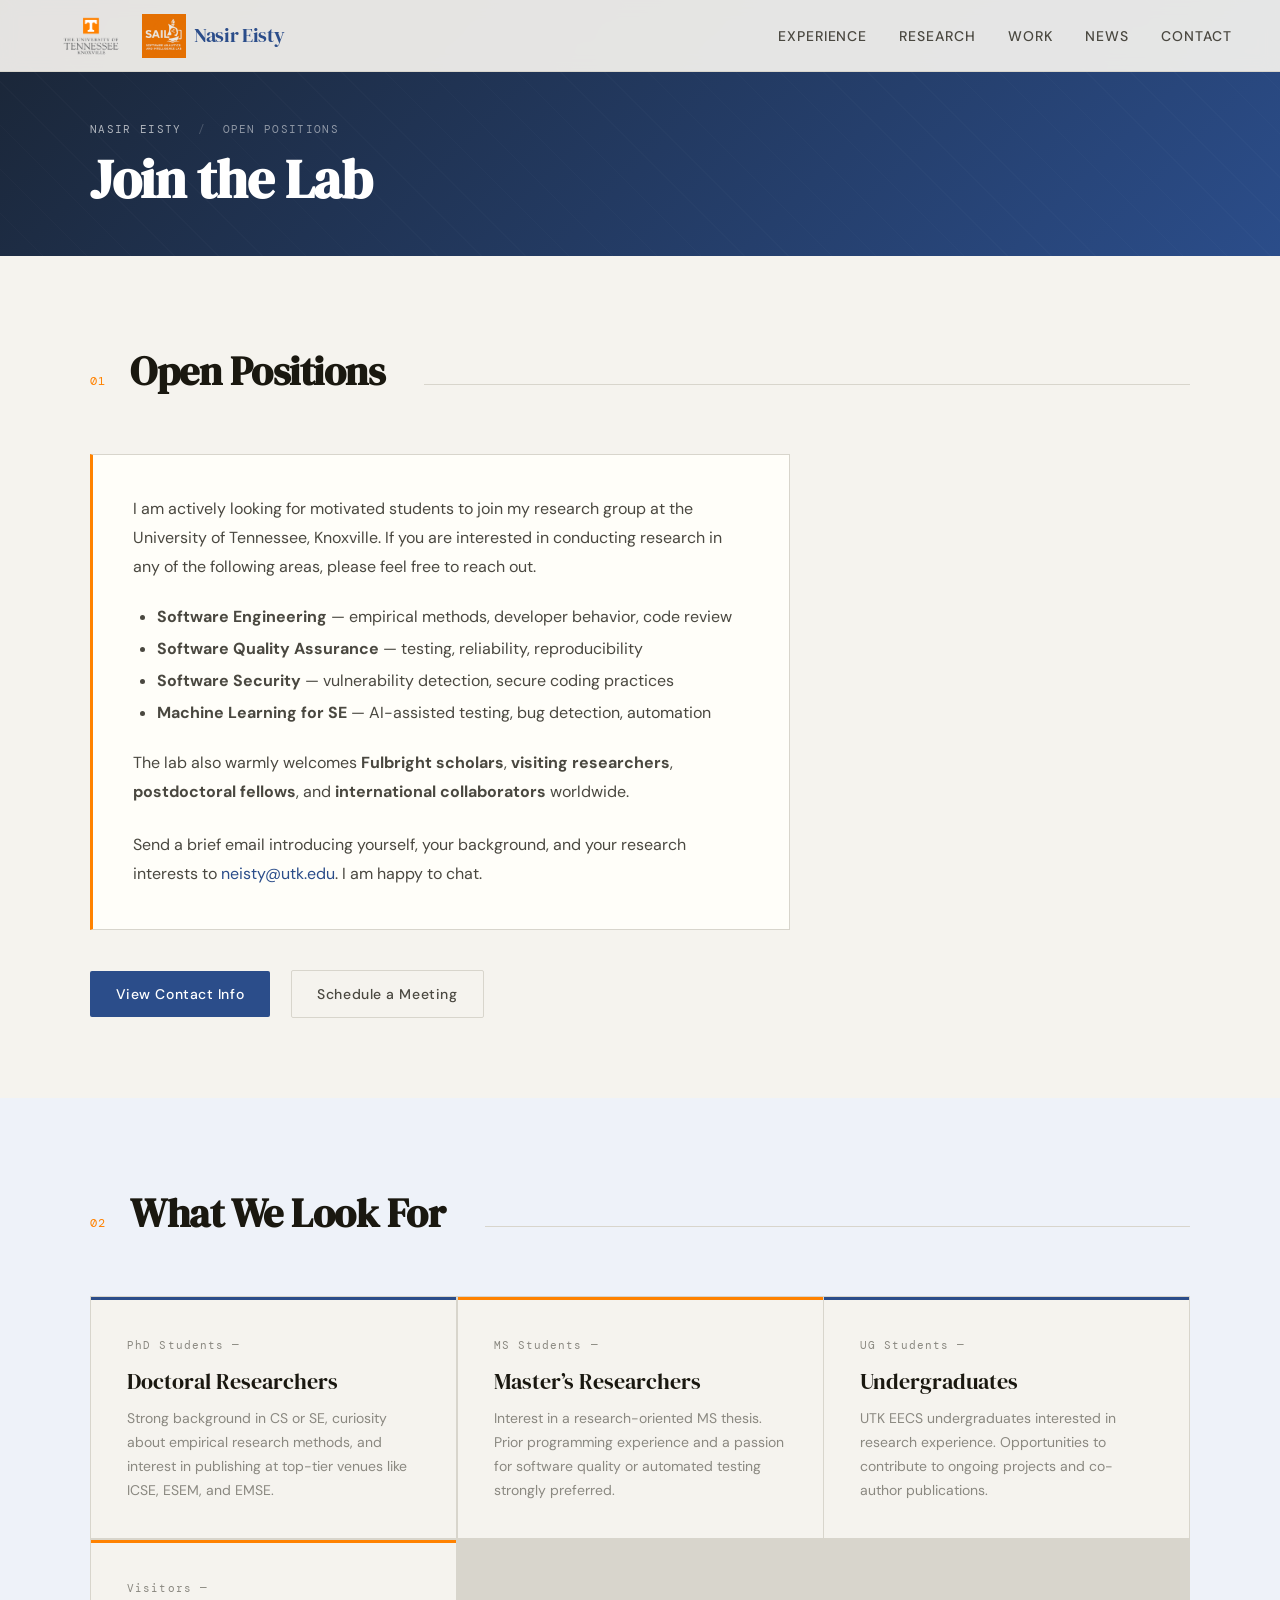
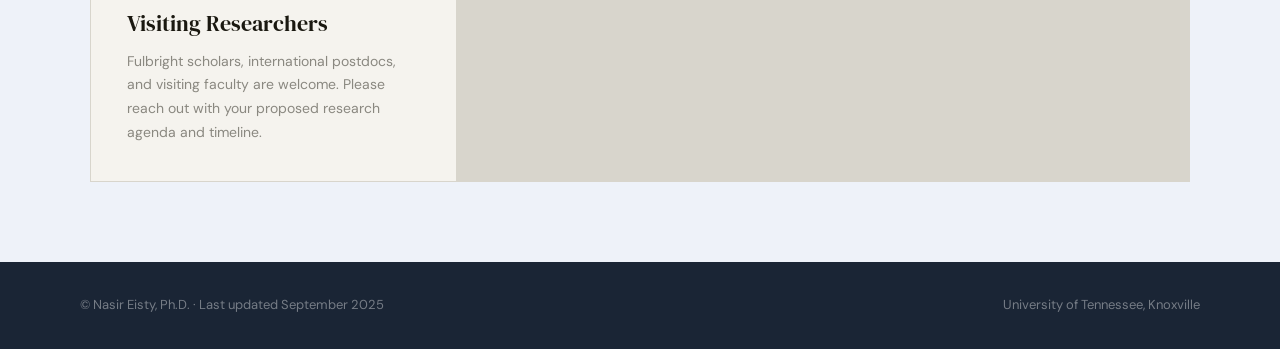
==== commit 639492e6: "Added hyperlink to the utk logo and SAIL logo in the menu bar" ====
--- a/announcement.html
+++ b/announcement.html
@@ -15,11 +15,11 @@
 
   <!-- Navigation -->
   <nav>
-    <a href="index.html" class="nav-logo">
-      <img src="images/utk-logo.png" class="utk-logo-nav" alt="University of Tennessee, Knoxville" />
-      <img src="SAIL.png" class="sail-logo-nav" alt="SAIL Lab" />
-      Nasir Eisty
-    </a>
+    <div class="nav-logo">
+      <a href="https://www.utk.edu/" target="_blank"><img src="images/utk-logo.png" class="utk-logo-nav" alt="University of Tennessee, Knoxville" /></a>
+      <a href="research.html"><img src="SAIL.png" class="sail-logo-nav" alt="SAIL Lab" /></a>
+      <a href="index.html" class="nav-logo-text">Nasir Eisty</a>
+    </div>
     <ul class="nav-links">
       <li><a href="index.html#experience">Experience</a></li>
       <li><a href="index.html#research">Research</a></li>
--- a/assets/css/modern.css
+++ b/assets/css/modern.css
@@ -57,14 +57,21 @@
   font-size: 20px;
   color: var(--accent);
   letter-spacing: -0.3px;
-  text-decoration: none;
   display: flex;
   align-items: center;
   gap: 8px;
 }
 
+.nav-logo-text {
+  font-family: var(--serif);
+  font-size: 20px;
+  color: var(--accent);
+  letter-spacing: -0.3px;
+  text-decoration: none;
+}
+
 .utk-logo-nav {
-  height: 56px;
+  height: 68px;
   width: auto;
   flex-shrink: 0;
   display: block;
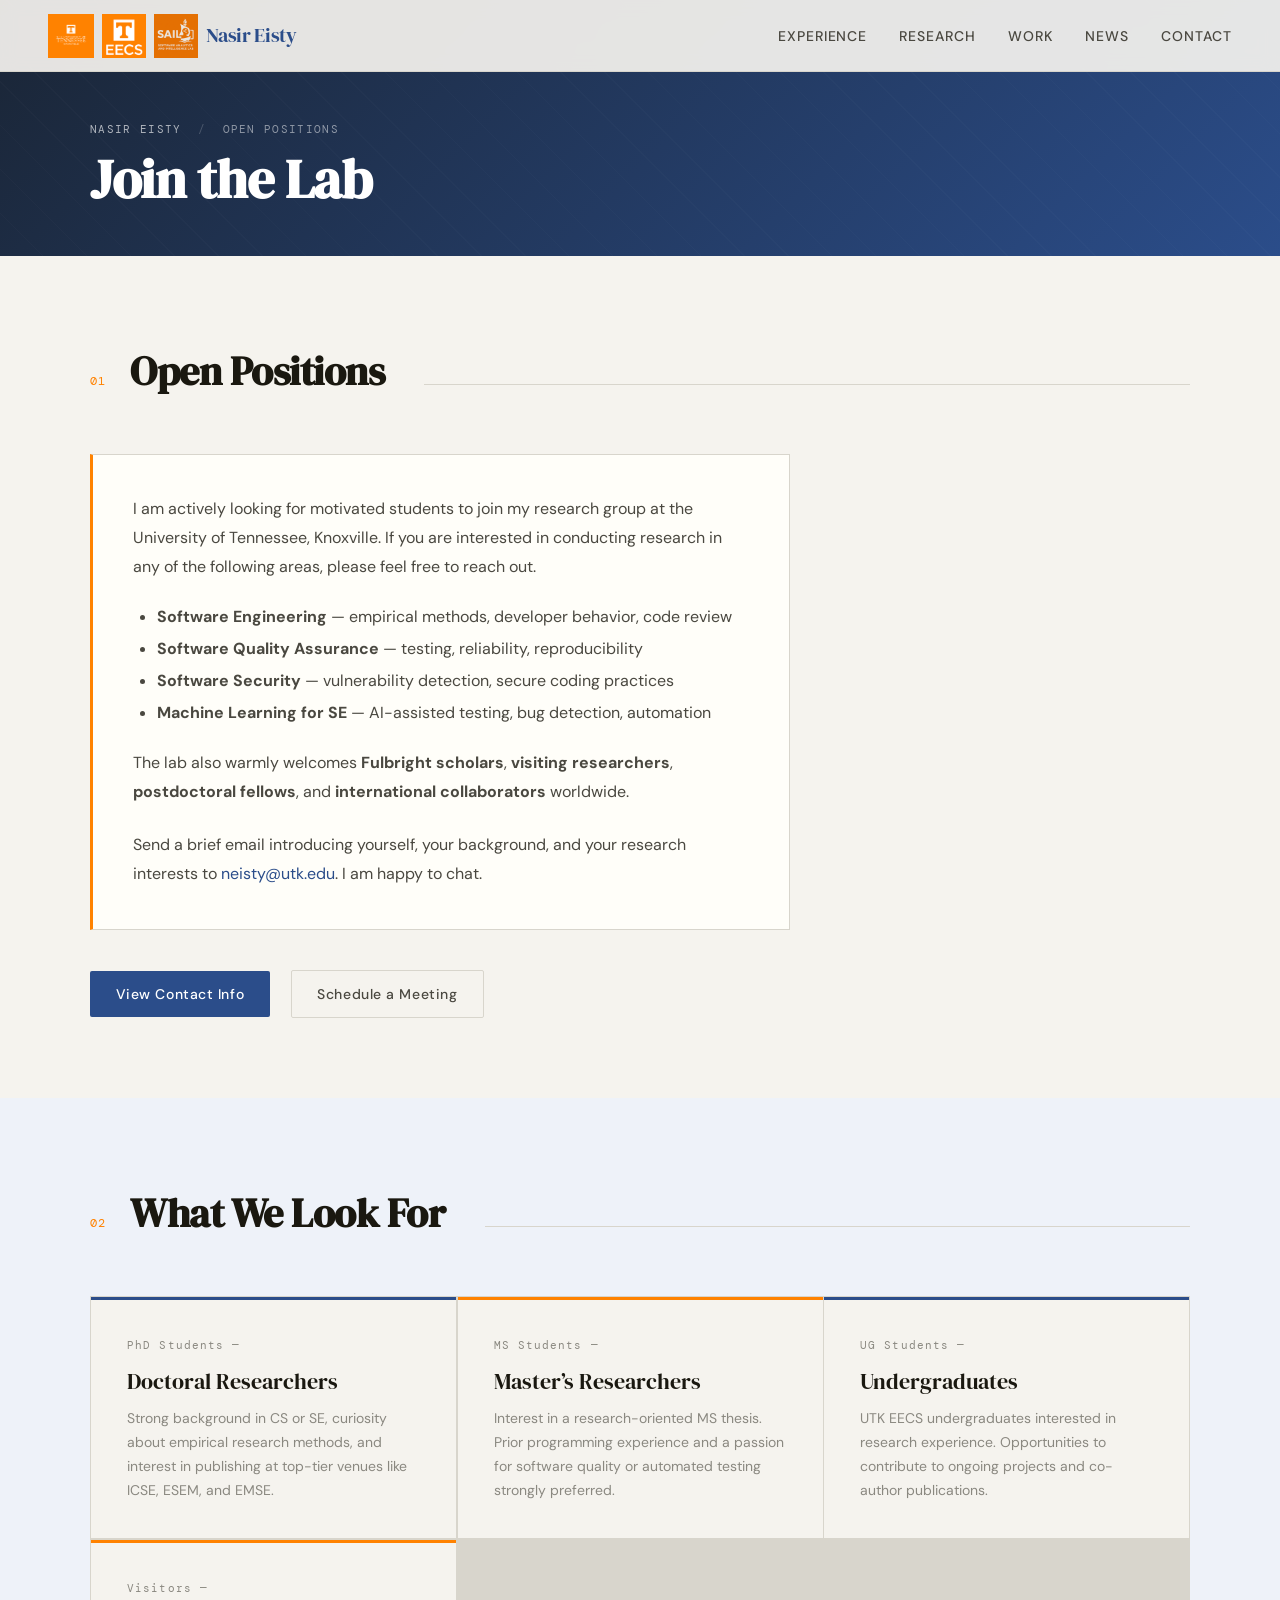
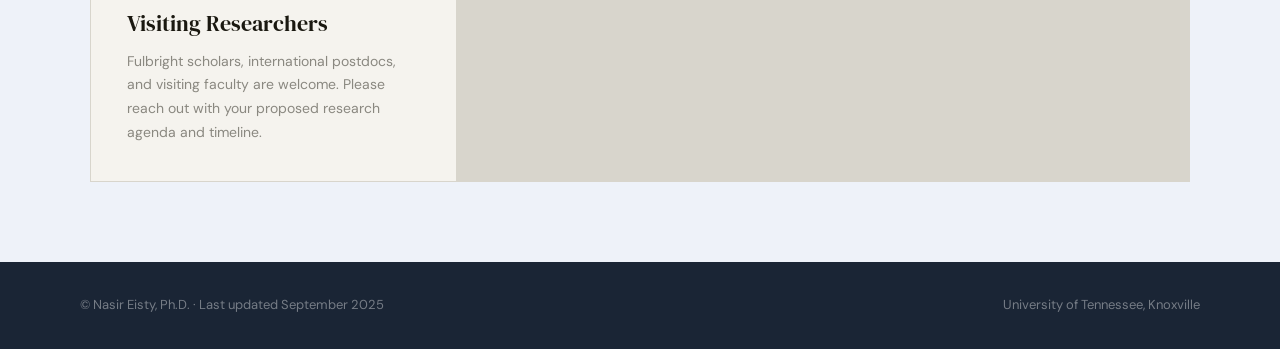
==== commit 24e88c15: "added EECS logo and updated UTK logo" ====
--- a/announcement.html
+++ b/announcement.html
@@ -16,7 +16,8 @@
   <!-- Navigation -->
   <nav>
     <div class="nav-logo">
-      <a href="https://www.utk.edu/" target="_blank"><img src="images/utk-logo.png" class="utk-logo-nav" alt="University of Tennessee, Knoxville" /></a>
+      <a href="https://www.utk.edu/" target="_blank"><img src="UTK Logo.png" class="utk-logo-nav" alt="University of Tennessee, Knoxville" /></a>
+      <a href="https://eecs.utk.edu/" target="_blank"><img src="UTK EECS Logo.png" class="utk-logo-nav" alt="UTK EECS" /></a>
       <a href="research.html"><img src="SAIL.png" class="sail-logo-nav" alt="SAIL Lab" /></a>
       <a href="index.html" class="nav-logo-text">Nasir Eisty</a>
     </div>
--- a/assets/css/modern.css
+++ b/assets/css/modern.css
@@ -71,7 +71,7 @@
 }
 
 .utk-logo-nav {
-  height: 68px;
+  height: 44px;
   width: auto;
   flex-shrink: 0;
   display: block;
